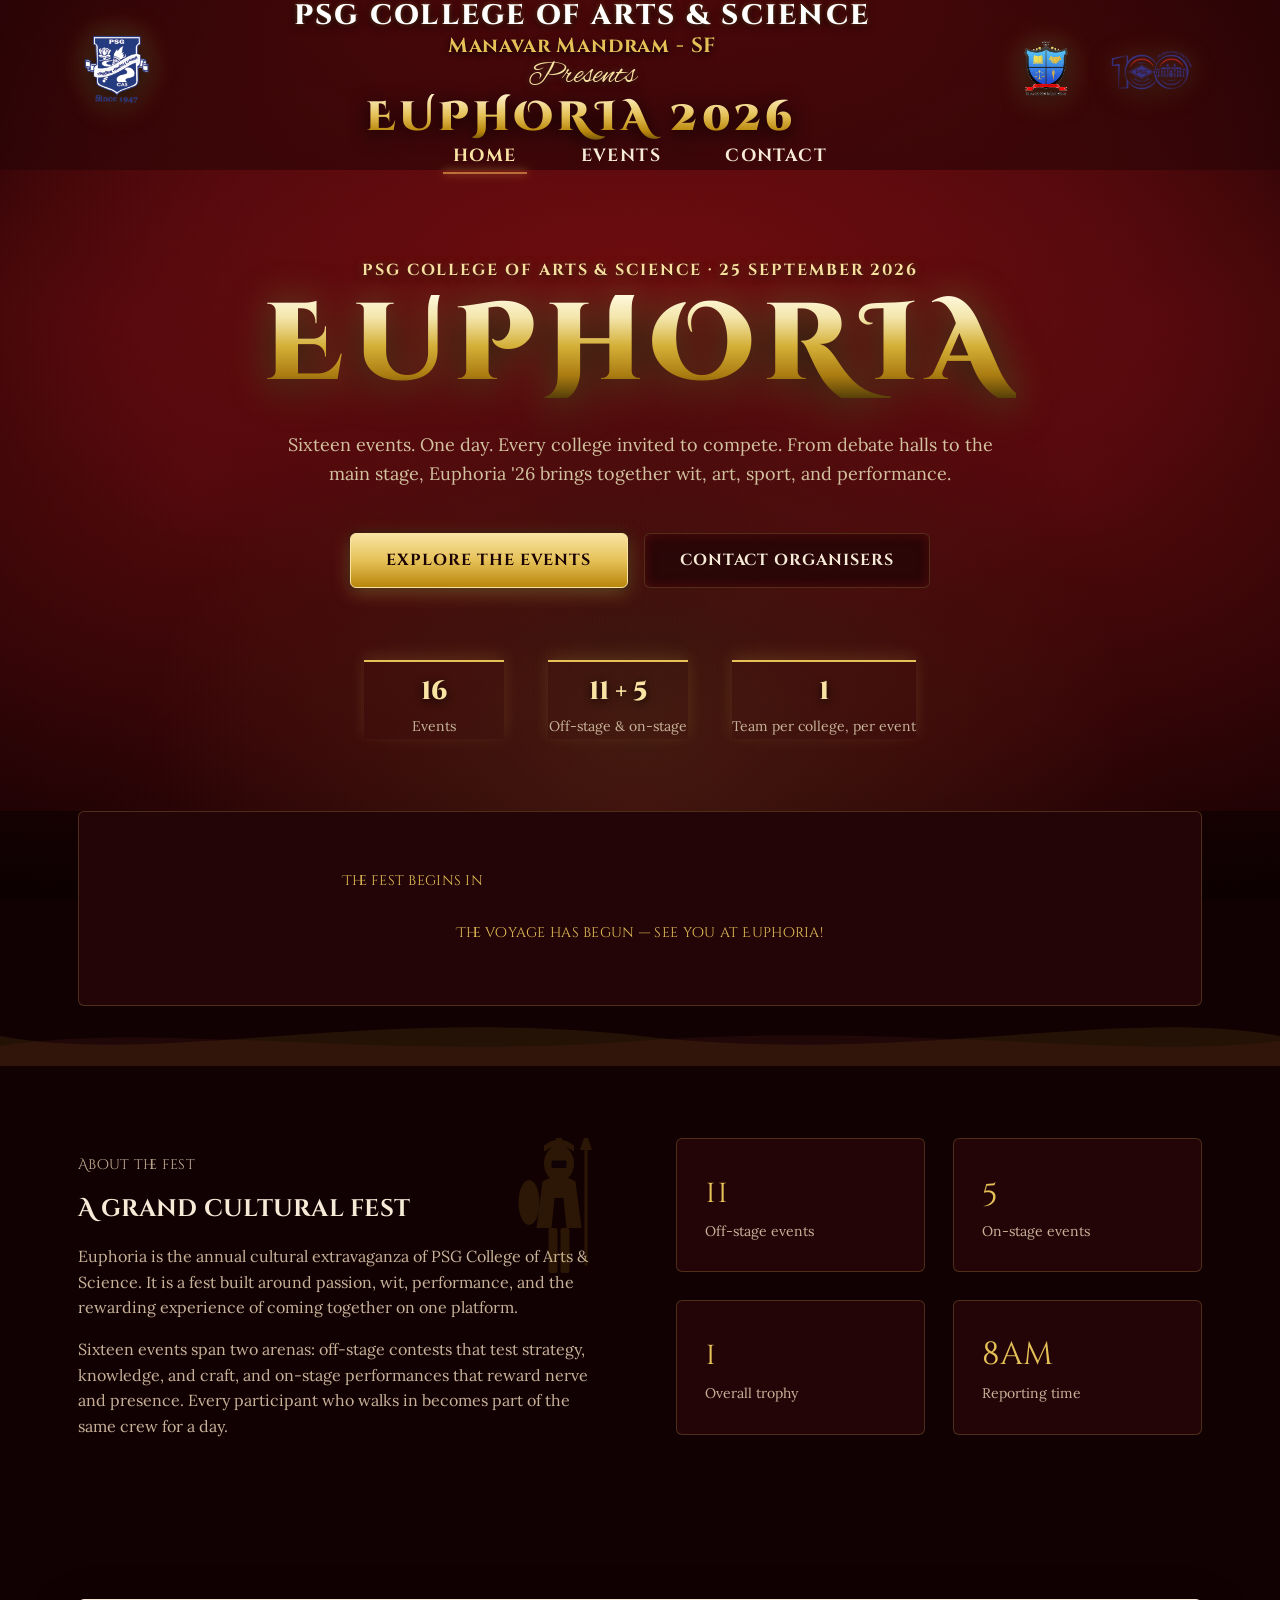
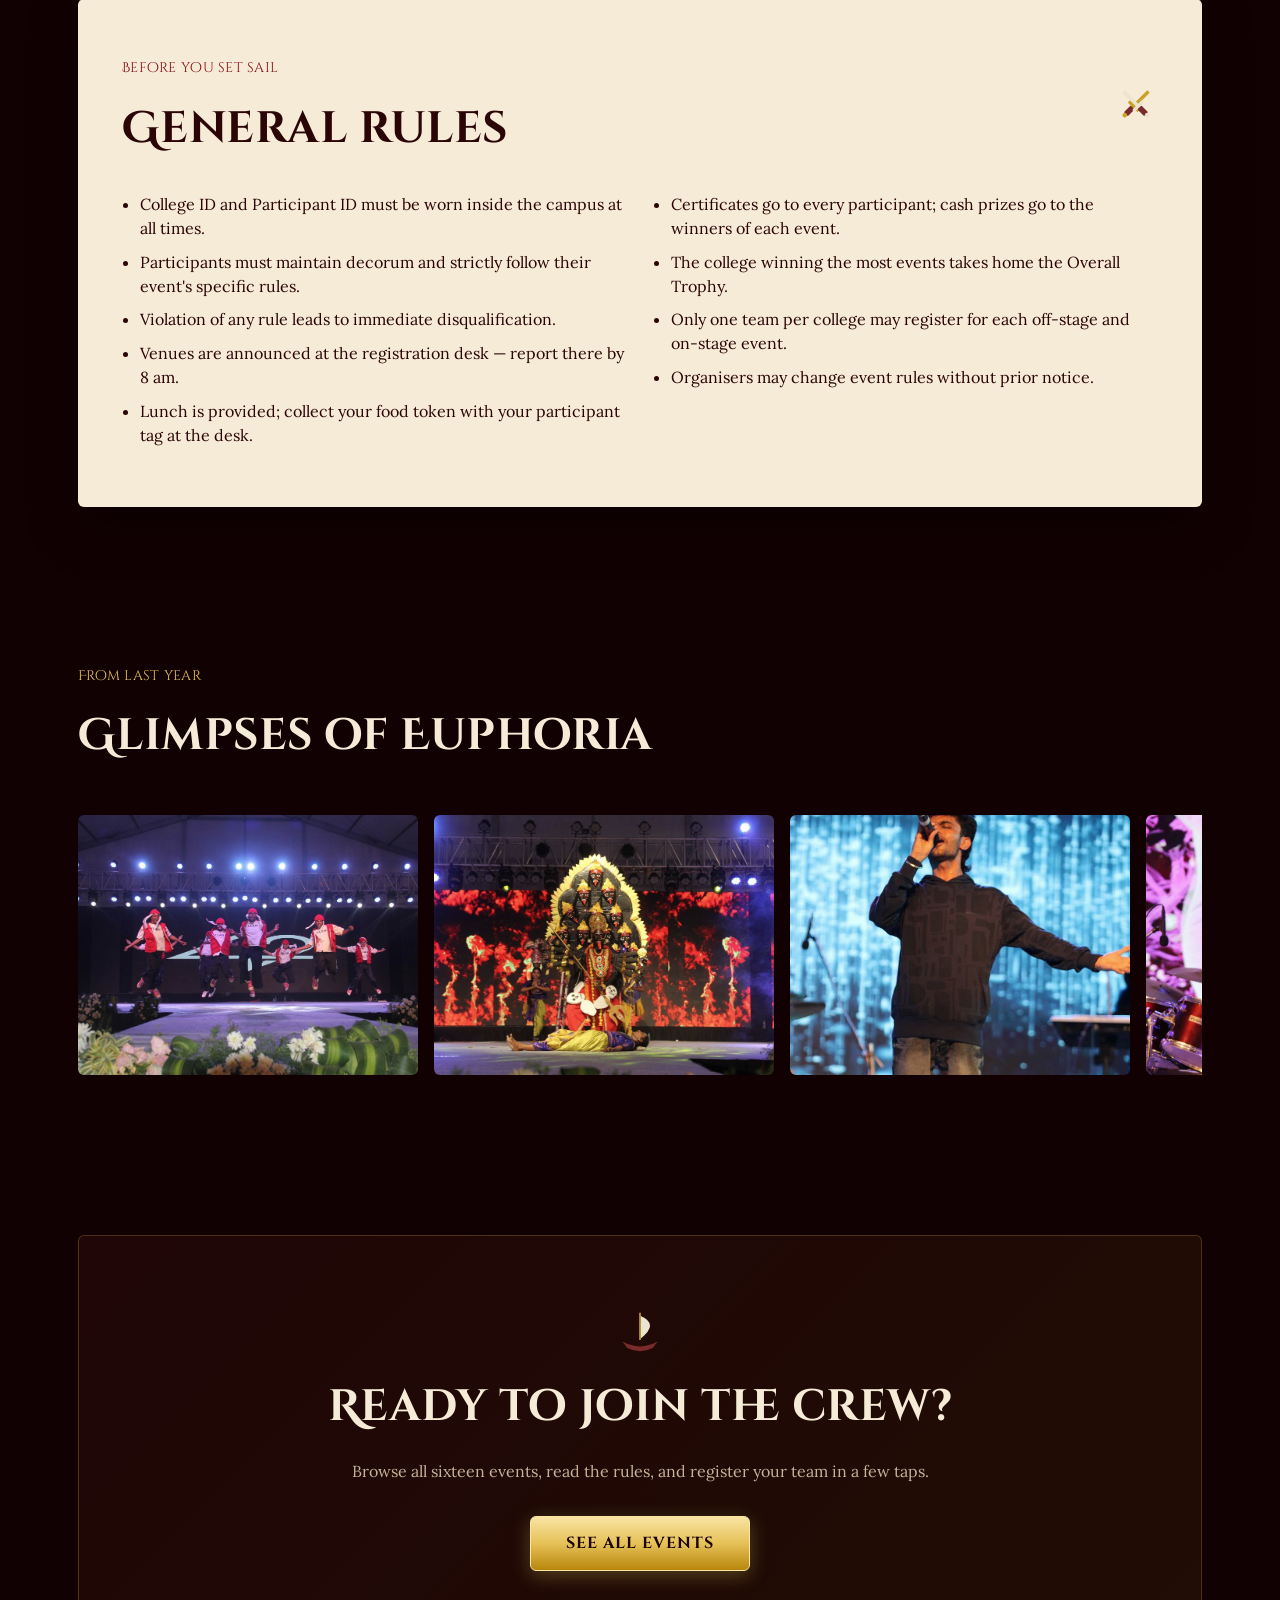
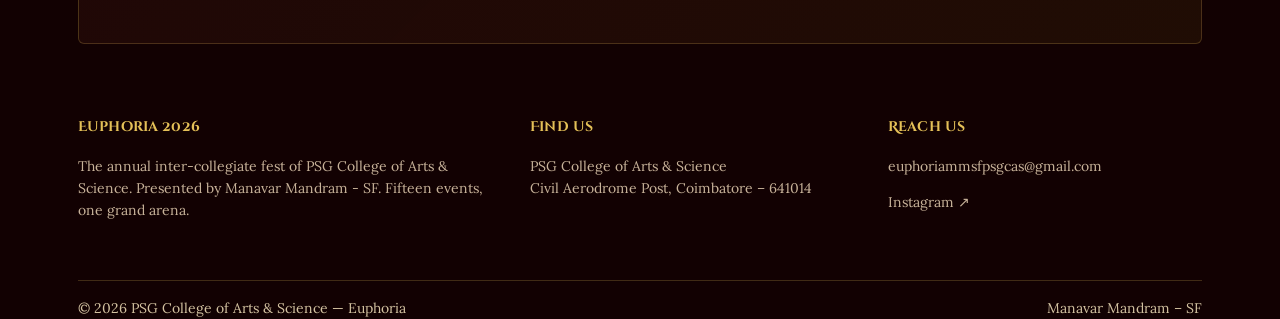
==== site/index.html @ 95d922c6 "Euphoria 2026 website updates" ====
<!DOCTYPE html>
<html lang="en">

<head>
  <meta charset="UTF-8">
  <meta name="viewport" content="width=device-width, initial-scale=1">
  <title>Euphoria | PSG College of Arts &amp; Science</title>
  <meta name="description"
    content="Euphoria, the annual inter-collegiate fest of PSG College of Arts & Science. Fifteen events, one celebration. 25.09.2026.">
  <link rel="preconnect" href="https://fonts.googleapis.com">
  <link rel="preconnect" href="https://fonts.gstatic.com" crossorigin>
  <link
    href="https://fonts.googleapis.com/css2?family=Alex+Brush&family=Cinzel+Decorative:wght@700;900&family=Cinzel:wght@500;600;700;800;900&family=Lora:ital,wght@0,400;0,500;0,600;1,400&display=swap"
    rel="stylesheet">
  <link rel="stylesheet" href="css/tokens.css">
  <link rel="stylesheet" href="css/components.css">
  <link rel="stylesheet" href="css/home.css">
</head>

<body>
  <a class="skip-link" href="#main">Skip to content</a>
  <div id="site-header"></div>

  <main id="main">

    <section class="hero">
      <div class="container">
        <div>
          <p class="hero-eyebrow">PSG College of Arts &amp; Science &middot; 25 September 2026</p>
          <h1>Euphoria</h1>
          <p class="hero-lede">Sixteen events. One day. Every college invited to compete. From debate halls to the main
            stage, Euphoria '26 brings together wit, art, sport, and performance.</p>
          <div class="hero-actions">
            <a class="btn btn-primary" href="events.html">Explore the events</a>
            <a class="btn btn-ghost" href="contact.html">Contact organisers</a>
          </div>
          <div class="hero-facts">
            <div><span class="n">16</span><span class="l">Events</span></div>
            <div><span class="n">11 + 5</span><span class="l">Off-stage &amp; on-stage</span></div>
            <div><span class="n">1</span><span class="l">Team per college, per event</span></div>
          </div>
        </div>
      </div>
    </section>

    <div class="container">
      <section class="countdown" aria-live="off">
        <p class="meta">The fest begins in</p>
        <div class="countdown-grid" id="countdown">
          <div><span class="n anim-glow" id="cd-days">&mdash;</span><span class="l">Days</span></div>
          <div><span class="n anim-glow" id="cd-hours">&mdash;</span><span class="l">Hours</span></div>
          <div><span class="n anim-glow" id="cd-min">&mdash;</span><span class="l">Minutes</span></div>
          <div><span class="n anim-glow" id="cd-sec">&mdash;</span><span class="l">Seconds</span></div>
        </div>
      </section>
    </div>

    <div class="wave-divider" aria-hidden="true">
      <svg viewBox="0 0 1200 60" preserveAspectRatio="none" xmlns="http://www.w3.org/2000/svg">
        <path d="M0,30 C150,60 350,0 600,30 C850,60 1050,0 1200,30 L1200,60 L0,60 Z" fill="rgba(201,162,39,0.10)" />
        <path d="M0,40 C150,15 350,55 600,35 C850,15 1050,55 1200,35 L1200,60 L0,60 Z" fill="rgba(122,42,42,0.14)" />
      </svg>
    </div>

    <section class="section reveal">
      <div class="container about-grid">
        <div class="about-copy">
          <svg class="soldier-watermark" viewBox="0 0 120 240" aria-hidden="true" xmlns="http://www.w3.org/2000/svg">
            <g fill="#c9a227">
              <!-- helmet with crest -->
              <path d="M40,10 Q60,-6 80,10 L80,18 Q60,4 40,18 Z" />
              <path d="M56,4 L64,4 L64,-10 L60,-16 L56,-10 Z" />
              <ellipse cx="60" cy="34" rx="20" ry="24" />
              <rect x="50" y="30" width="20" height="10" rx="2" fill="#0a1420" />
              <!-- torso / cuirass -->
              <path d="M38,58 Q60,44 82,58 L90,120 L70,120 L66,80 L54,80 L50,120 L30,120 Z" />
              <!-- shield arm -->
              <ellipse cx="20" cy="86" rx="14" ry="30" />
              <!-- spear -->
              <line x1="96" y1="16" x2="96" y2="170" stroke="#c9a227" stroke-width="4" />
              <path d="M88,16 L96,-8 L104,16 Z" />
              <!-- legs -->
              <rect x="46" y="120" width="12" height="60" rx="3" />
              <rect x="62" y="120" width="12" height="60" rx="3" />
            </g>
          </svg>
          <p class="meta">About the fest</p>
          <h2>A grand cultural fest</h2>
          <p>Euphoria is the annual cultural extravaganza of PSG College of Arts &amp; Science. It is a fest built
            around passion, wit, performance, and the rewarding experience of coming together on one platform.</p>
          <p>Sixteen events span two arenas: off-stage contests that test strategy, knowledge, and craft, and on-stage
            performances that reward nerve and presence. Every participant who walks in becomes part of the same crew
            for a day.</p>
        </div>
        <div class="stat-list">
          <div class="stat"><span class="n">11</span><span class="l">Off-stage events</span></div>
          <div class="stat"><span class="n">5</span><span class="l">On-stage events</span></div>
          <div class="stat"><span class="n">1</span><span class="l">Overall trophy</span></div>
          <div class="stat"><span class="n">8am</span><span class="l">Reporting time</span></div>
        </div>
      </div>
    </section>

    <section class="section reveal">
      <div class="container">
        <div class="rules-panel">
          <div class="rules-panel-head">
            <div>
              <p class="meta">Before you set sail</p>
              <h2>General rules</h2>
            </div>
            <svg class="swords-icon" viewBox="0 0 64 64" aria-hidden="true" xmlns="http://www.w3.org/2000/svg">
              <g transform="rotate(45 32 32)">
                <rect x="29.5" y="6" width="5" height="30" rx="1.4" fill="#c9a227" />
                <rect x="22" y="34" width="20" height="5" rx="1.4" fill="#c9a227" />
                <rect x="28" y="39" width="8" height="14" rx="1.6" fill="#7a2a2a" />
                <circle cx="32" cy="55" r="3.4" fill="#c9a227" />
              </g>
              <g transform="rotate(-45 32 32)">
                <rect x="29.5" y="6" width="5" height="30" rx="1.4" fill="#ede3d0" />
                <rect x="22" y="34" width="20" height="5" rx="1.4" fill="#ede3d0" />
                <rect x="28" y="39" width="8" height="14" rx="1.6" fill="#7a2a2a" />
                <circle cx="32" cy="55" r="3.4" fill="#ede3d0" />
              </g>
            </svg>
          </div>
          <ul>
            <li>College ID and Participant ID must be worn inside the campus at all times.</li>
            <li>Participants must maintain decorum and strictly follow their event's specific rules.</li>
            <li>Violation of any rule leads to immediate disqualification.</li>
            <li>Venues are announced at the registration desk &mdash; report there by 8 am.</li>
            <li>Lunch is provided; collect your food token with your participant tag at the desk.</li>
            <li>Certificates go to every participant; cash prizes go to the winners of each event.</li>
            <li>The college winning the most events takes home the Overall Trophy.</li>
            <li>Only one team per college may register for each off-stage and on-stage event.</li>
            <li>Organisers may change event rules without prior notice.</li>
          </ul>
        </div>
      </div>
    </section>

    <section class="section reveal">
      <div class="container">
        <div class="section-head">
          <p class="meta">From last year</p>
          <h2>Glimpses of Euphoria</h2>
        </div>
        <div class="gallery-scroll">
          <img src="assets/cimg1.jpg" alt="Performer on stage at Euphoria" loading="lazy">
          <img src="assets/cimg2.jpg" alt="Crowd at a Euphoria stage event" loading="lazy">
          <img src="assets/cimg3.jpg" alt="Vocalist performing at Euphoria" loading="lazy">
          <img src="assets/cimg4.jpg" alt="Dance performance at Euphoria" loading="lazy">
          <img src="assets/cimg5.jpg" alt="Stage lighting at a Euphoria performance" loading="lazy">
          <img src="assets/cimg7.jpg" alt="Participants at a Euphoria event" loading="lazy">
          <img src="assets/cimg8.jpg" alt="Audience at Euphoria" loading="lazy">
          <img src="assets/cimg9.jpg" alt="Closing moments of Euphoria" loading="lazy">
        </div>
      </div>
    </section>

    <section class="section reveal">
      <div class="container">
        <div class="cta-band">
          <svg class="cta-ship-icon" viewBox="0 0 80 60" aria-hidden="true" xmlns="http://www.w3.org/2000/svg">
            <line x1="40" y1="6" x2="40" y2="40" stroke="#c9a227" stroke-width="2" />
            <path d="M41,10 Q64,20 41,38 Z" fill="#ede3d0" />
            <path d="M18,42 Q40,54 62,42 L56,50 Q40,58 24,50 Z" fill="#7a2a2a" />
          </svg>
          <h2>Ready to join the crew?</h2>
          <p>Browse all sixteen events, read the rules, and register your team in a few taps.</p>
          <a class="btn btn-primary" href="events.html">See all events</a>
        </div>
      </div>
    </section>

  </main>

  <div id="site-footer"></div>

  <script src="js/site.js"></script>
  <script>
    renderSiteHeader("home");
    renderSiteFooter();
  </script>
  <script>
    // Event date: 25 September 2026, reporting from 8 AM
    const eventDate = new Date("2026-09-25T08:00:00+05:30").getTime();

    function tick() {
      const now = Date.now();
      const distance = eventDate - now;

      if (distance <= 0) {
        document.getElementById("countdown").innerHTML =
          '<p class="meta" style="grid-column:1/-1">The voyage has begun &mdash; see you at Euphoria!</p>';
        clearInterval(timer);
        return;
      }

      const days = Math.floor(distance / 86400000);
      const hours = Math.floor((distance % 86400000) / 3600000);
      const minutes = Math.floor((distance % 3600000) / 60000);
      const seconds = Math.floor((distance % 60000) / 1000);

      document.getElementById("cd-days").textContent = days;
      document.getElementById("cd-hours").textContent = String(hours).padStart(2, "0");
      document.getElementById("cd-min").textContent = String(minutes).padStart(2, "0");
      document.getElementById("cd-sec").textContent = String(seconds).padStart(2, "0");
    }
    tick();
    const timer = setInterval(tick, 1000);
  </script>
</body>

</html>
---- site/css/tokens.css ----
/* ==========================================================================
   EUPHORIA '26
   Design tokens. Shared across every page.
   ========================================================================== */

:root {
  /* --- Colors from poster: Deep Crimson Red, Blood Red, Sculpted Gold --- */
  --ink-deep:        #120102;   /* Deep crimson-black page background */
  --ink-panel:       #240507;   /* Crimson card/panel background */
  --ink-panel-2:     #3a080c;   /* Raised crimson hover panel */
  --line-faint:      rgba(229, 193, 88, 0.22); /* Gold hairline dividers */

  --gold:            #e5c158;   /* Sculpted antique gold */
  --gold-bright:     #f9e4a3;   /* Glowing warm gold */
  --oxblood:         #8b1014;   /* Deep blood-red accent */
  --oxblood-bright:  #b5191f;

  --parchment:       #f5ebd7;   /* Warm antique parchment */
  --parchment-dim:   #d3c2a1;   /* Secondary parchment text */
  --ink-text:        #2b0406;   /* Dark crimson text on light panels */

  --text-primary:    #faf4e8;   /* Primary body text */
  --text-muted:      #c7b299;   /* Secondary muted text */

  /* --- Fonts matching poster --- */
  --font-display: 'Cinzel Decorative', 'Cinzel', serif;
  --font-title:   'Cinzel', serif;
  --font-script:  'Alex Brush', 'Great Vibes', cursive;
  --font-body:    'Lora', serif;

  /* --- Scale --- */
  --step-1: clamp(2.75rem, 2rem + 3vw, 4.5rem);   /* hero display */
  --step-2: clamp(2rem, 1.6rem + 1.6vw, 2.75rem); /* section heading */
  --step-3: clamp(1.4rem, 1.2rem + 0.6vw, 1.75rem); /* card / sub heading */
  --step-4: 1.125rem;  /* lede / intro paragraph */
  --step-0: 1rem;      /* body */
  --step-s: 0.875rem;  /* small / meta */

  /* --- Layout --- */
  --content-width: 1180px;
  --line-length:   68ch;
  --radius:        6px;   /* architectural bronze edge */
  --space-1: 0.5rem;
  --space-2: 1rem;
  --space-3: 1.75rem;
  --space-4: 2.75rem;
  --space-5: 4.5rem;
  --space-6: 7rem;
}

* { box-sizing: border-box; }

html {
  scroll-behavior: smooth;
}

@media (prefers-reduced-motion: reduce) {
  html { scroll-behavior: auto; }
  *, *::before, *::after {
    animation-duration: 0.01ms !important;
    animation-iteration-count: 1 !important;
    transition-duration: 0.01ms !important;
  }
}

body {
  margin: 0;
  background: var(--ink-deep);
  color: var(--text-primary);
  font-family: var(--font-body);
  font-size: var(--step-0);
  line-height: 1.6;
  -webkit-font-smoothing: antialiased;
}

/* Deep Crimson Red background with vignette & golden glow */
body {
  background-image:
    radial-gradient(ellipse 1100px 700px at 50% -10%, rgba(139, 16, 20, 0.55), transparent 70%),
    radial-gradient(ellipse 900px 600px at 50% 90%, rgba(90, 8, 12, 0.45), transparent 60%),
    radial-gradient(circle at 10% 35%, rgba(139, 16, 20, 0.25), transparent 45%),
    radial-gradient(circle at 90% 35%, rgba(139, 16, 20, 0.25), transparent 45%),
    linear-gradient(180deg, #140102 0%, #200305 35%, #180203 70%, #0d0001 100%);
  background-attachment: fixed;
}

h1, h2, h3, h4 {
  font-family: var(--font-display);
  font-weight: 700;
  margin: 0;
  color: var(--parchment);
  letter-spacing: 0.01em;
}

p { max-width: var(--line-length); }

a { color: inherit; }

img { max-width: 100%; display: block; }

.container {
  max-width: var(--content-width);
  margin: 0 auto;
  padding: 0 var(--space-3);
}

/* Focus states — visible everywhere, not just default outline removal */
a:focus-visible,
button:focus-visible,
input:focus-visible,
select:focus-visible,
textarea:focus-visible {
  outline: 2px solid var(--gold-bright);
  outline-offset: 3px;
}

/* --- Buttons --- */
.btn {
  display: inline-flex;
  align-items: center;
  gap: 0.5rem;
  font-family: var(--font-title);
  font-size: 1rem;
  font-weight: 700;
  letter-spacing: 0.06em;
  padding: 0.85rem 2.2rem;
  border-radius: var(--radius);
  border: 1px solid var(--gold);
  text-decoration: none;
  text-transform: uppercase;
  cursor: pointer;
  box-shadow: 0 4px 15px rgba(0, 0, 0, 0.7);
  transition: all 0.25s ease;
}

.btn-primary {
  background: linear-gradient(180deg, #f9e4a3 0%, #e5c158 50%, #b8860b 100%);
  color: #1a0203;
  border-color: var(--gold-bright);
  box-shadow: 0 4px 18px rgba(229, 193, 88, 0.35), 0 0 10px rgba(0, 0, 0, 0.8);
}
.btn-primary:hover {
  background: linear-gradient(180deg, #ffffff 0%, #f9e4a3 50%, #e5c158 100%);
  border-color: #ffffff;
  transform: translateY(-2px);
  box-shadow: 0 6px 24px rgba(249, 228, 163, 0.5);
}

.btn-ghost {
  background: rgba(36, 5, 7, 0.8);
  color: var(--parchment);
  border-color: var(--line-faint);
  box-shadow: inset 0 0 12px rgba(139, 16, 20, 0.4);
}
.btn-ghost:hover {
  border-color: var(--gold);
  color: var(--gold-bright);
  background: rgba(58, 8, 12, 0.95);
  transform: translateY(-2px);
  box-shadow: 0 4px 20px rgba(139, 16, 20, 0.6), inset 0 0 15px rgba(229, 193, 88, 0.2);
}

/* --- Eyebrow / meta label (used sparingly, sentence case — not tracked-out caps) --- */
.meta {
  font-family: var(--font-display);
  font-size: var(--step-s);
  color: var(--gold);
  letter-spacing: 0.02em;
}

/* --- Divider: a laurel-adjacent rule, not a plain <hr> --- */
.rule {
  border: none;
  height: 1px;
  background: linear-gradient(90deg, transparent, var(--line-faint) 20%, var(--line-faint) 80%, transparent);
  margin: var(--space-4) 0;
}

/* --- Skip link for keyboard users --- */
.skip-link {
  position: absolute;
  left: -9999px;
  top: 0;
  background: var(--gold);
  color: #1a1310;
  padding: 0.75rem 1.25rem;
  z-index: 200;
  font-family: var(--font-display);
}
.skip-link:focus {
  left: var(--space-2);
  top: var(--space-2);
}
---- site/css/components.css ----
/* ==========================================================================
   Shared components: header, nav, footer, wave divider
   ========================================================================== */

/* --- Site header --- */
.site-header {
  position: sticky;
  top: 0;
  z-index: 100;
  background: rgba(18, 1, 2, 0.94);
  backdrop-filter: blur(12px);
  border-bottom: 1px solid var(--line-faint);
  box-shadow: 0 6px 25px rgba(0, 0, 0, 0.8), 0 0 15px rgba(139, 16, 20, 0.3);
}

.site-header .container.header-container {
  display: flex;
  flex-direction: column;
  align-items: center;
  justify-content: center;
  text-align: center;
  gap: 0.75rem;
  padding-top: 1rem;
  padding-bottom: 0.9rem;
}

.header-branding {
  display: flex;
  align-items: center;
  justify-content: space-between;
  width: 100%;
  gap: 1.5rem;
}

.header-logo-left {
  display: flex;
  align-items: center;
  text-decoration: none;
  flex-shrink: 0;
}
.header-logo-left img {
  height: 76px;
  width: auto;
  object-fit: contain;
  filter: drop-shadow(0 4px 12px rgba(0, 0, 0, 0.85)) drop-shadow(0 0 12px rgba(229, 193, 88, 0.35));
  transition: transform 0.3s ease, filter 0.3s ease;
}
.header-logo-left:hover img {
  transform: translateY(-2px) scale(1.06);
  filter: drop-shadow(0 6px 18px rgba(0, 0, 0, 0.95)) drop-shadow(0 0 18px rgba(249, 228, 163, 0.6));
}

.header-logos-right {
  display: flex;
  align-items: center;
  gap: 1.25rem;
  flex-shrink: 0;
}

.header-logo-right {
  display: flex;
  align-items: center;
  text-decoration: none;
}
.header-logo-right img {
  height: 72px;
  width: auto;
  object-fit: contain;
  filter: drop-shadow(0 4px 12px rgba(0, 0, 0, 0.85)) drop-shadow(0 0 12px rgba(229, 193, 88, 0.35));
  transition: transform 0.3s ease, filter 0.3s ease;
}
.header-logo-right.centenary img {
  height: 60px;
}
.header-logo-right:hover img {
  transform: translateY(-2px) scale(1.06);
  filter: drop-shadow(0 6px 18px rgba(0, 0, 0, 0.95)) drop-shadow(0 0 18px rgba(249, 228, 163, 0.6));
}

.brand-center {
  display: flex;
  flex-direction: column;
  align-items: center;
  text-decoration: none;
  text-align: center;
  line-height: 1.15;
}

.college-title {
  font-family: var(--font-title);
  font-size: clamp(1.05rem, 2.2vw, 1.85rem);
  font-weight: 800;
  color: #ffffff;
  letter-spacing: 0.08em;
  text-transform: uppercase;
  text-shadow: 0 2px 8px rgba(0, 0, 0, 0.9), 0 0 4px rgba(229, 193, 88, 0.4);
}

.mandram-subtitle {
  font-family: var(--font-title);
  font-size: clamp(0.9rem, 1.6vw, 1.35rem);
  font-weight: 700;
  color: var(--gold);
  margin-top: 0.15rem;
  text-shadow: 0 2px 6px rgba(0, 0, 0, 0.9);
  letter-spacing: 0.04em;
}

.presents-script {
  font-family: var(--font-script);
  font-size: clamp(1.5rem, 2.5vw, 2.2rem);
  color: var(--gold-bright);
  line-height: 1;
  margin: 0.1rem 0;
  text-shadow: 0 2px 8px rgba(0, 0, 0, 0.9), 0 0 8px rgba(249, 228, 163, 0.3);
}

.fest-title {
  font-family: var(--font-display);
  font-size: clamp(1.75rem, 3.2vw, 2.75rem);
  font-weight: 900;
  letter-spacing: 0.12em;
  background: linear-gradient(180deg, #fff3cd 0%, #e5c158 45%, #b8860b 80%, #6d500c 100%);
  -webkit-background-clip: text;
  -webkit-text-fill-color: transparent;
  filter: drop-shadow(0 4px 10px rgba(0, 0, 0, 0.95));
}

.site-nav {
  margin-top: 0.1rem;
}

.site-nav ul {
  list-style: none;
  display: flex;
  justify-content: center;
  align-items: center;
  gap: var(--space-4);
  margin: 0;
  padding: 0;
}

.site-nav a {
  font-family: var(--font-title);
  font-size: 1.1rem;
  font-weight: 700;
  letter-spacing: 0.08em;
  text-transform: uppercase;
  text-decoration: none;
  color: var(--parchment);
  position: relative;
  padding: 4px 10px 6px;
  transition: color 0.2s ease;
}

.site-nav a::after {
  content: "";
  position: absolute;
  left: 50%;
  right: 50%;
  bottom: 0;
  height: 2px;
  background: var(--gold);
  box-shadow: 0 0 8px var(--gold);
  transition: all 0.25s ease;
}

.site-nav a:hover::after,
.site-nav a[aria-current="page"]::after {
  left: 0;
  right: 0;
}

.site-nav a:hover,
.site-nav a[aria-current="page"] {
  color: var(--gold-bright);
}

.nav-toggle {
  display: none;
  background: transparent;
  border: 1px solid var(--line-faint);
  color: var(--parchment);
  border-radius: var(--radius);
  padding: 0.5rem 0.7rem;
  font-size: 1.2rem;
}

@media (max-width: 760px) {
  .header-branding {
    flex-wrap: wrap;
    justify-content: center;
    gap: 0.75rem;
  }

  .header-logo-left img {
    height: 54px;
  }

  .header-logo-right img {
    height: 50px;
  }

  .header-logo-right.centenary img {
    height: 42px;
  }

  .nav-toggle {
    display: block;
    margin-top: 0.5rem;
  }

  .site-nav {
    display: none;
    width: 100%;
  }

  .site-nav.open {
    display: block;
  }

  .site-nav ul {
    flex-direction: column;
    gap: var(--space-2);
    padding: var(--space-2) 0;
  }
}

/* --- Wave divider: one deliberate SVG motif marking transitions,
     standing in for "crossing into the next stretch of the voyage" --- */
.wave-divider {
  display: block;
  width: 100%;
  height: auto;
  line-height: 0;
}

.wave-divider svg {
  width: 100%;
  height: 60px;
  display: block;
}

/* --- Footer --- */
.site-footer {
  border-top: 1px solid var(--line-faint);
  padding: var(--space-4) 0 var(--space-3);
  margin-top: var(--space-6);
}

.footer-grid {
  display: grid;
  grid-template-columns: 1.3fr 1fr 1fr;
  gap: var(--space-4);
}

.footer-grid h4 {
  font-size: var(--step-s);
  color: var(--gold);
  margin-bottom: var(--space-2);
}

.footer-grid p,
.footer-grid a {
  color: var(--text-muted);
  font-size: var(--step-s);
  text-decoration: none;
}

.footer-grid a:hover {
  color: var(--gold-bright);
}

.footer-bottom {
  margin-top: var(--space-4);
  padding-top: var(--space-2);
  border-top: 1px solid var(--line-faint);
  display: flex;
  justify-content: space-between;
  flex-wrap: wrap;
  gap: var(--space-1);
  font-size: var(--step-s);
  color: var(--parchment-dim);
}

@media (max-width: 700px) {
  .footer-grid {
    grid-template-columns: 1fr;
  }
}

/* --- Section spacing rhythm --- */
.section {
  padding: var(--space-5) 0;
}

.section-head {
  max-width: 640px;
  margin-bottom: var(--space-4);
}

.section-head h2 {
  font-size: var(--step-2);
  margin-top: 0.4rem;
}

/* --- Reveal scroll animation --- */
@keyframes fadeInUp {
  from {
    opacity: 0;
    transform: translateY(24px);
  }

  to {
    opacity: 1;
    transform: translateY(0);
  }
}

.reveal {
  animation: fadeInUp 0.8s cubic-bezier(0.16, 1, 0.3, 1) both;
}
---- site/css/home.css ----
/* --- Hero --- */
.hero {
  position: relative;
  padding: var(--space-5) 0 var(--space-5);
  overflow: hidden;
}
.hero::before {
  content: "";
  position: absolute;
  inset: 0;
  background:
    radial-gradient(ellipse 950px 500px at 50% 15%, rgba(139, 16, 20, 0.65), transparent 75%),
    radial-gradient(circle at 15% 50%, rgba(139, 16, 20, 0.35), transparent 45%),
    radial-gradient(circle at 85% 50%, rgba(139, 16, 20, 0.35), transparent 45%),
    radial-gradient(ellipse 700px 500px at 50% 85%, rgba(229, 193, 88, 0.12), transparent 70%);
  pointer-events: none;
}
.hero .container {
  position: relative;
  display: flex;
  flex-direction: column;
  align-items: center;
  text-align: center;
  max-width: 940px;
  margin: 0 auto;
}
.hero .container > div {
  display: flex;
  flex-direction: column;
  align-items: center;
  text-align: center;
  width: 100%;
}

.hero-eyebrow {
  font-family: var(--font-title);
  color: var(--gold-bright);
  font-size: var(--step-0);
  font-weight: 700;
  letter-spacing: 0.12em;
  text-transform: uppercase;
  margin-bottom: var(--space-1);
  text-align: center;
  text-shadow: 0 2px 8px rgba(0, 0, 0, 0.9), 0 0 10px rgba(229, 193, 88, 0.4);
}

.hero h1 {
  font-family: 'Cinzel Decorative', 'Cinzel', serif;
  font-size: clamp(3.8rem, 8.5vw, 6.8rem);
  font-weight: 900;
  line-height: 0.95;
  letter-spacing: 0.1em;
  text-transform: uppercase;
  text-align: center;
  margin: 0.2rem auto;
  background: linear-gradient(180deg, #fff8dc 0%, #f3e5ab 22%, #d4af37 50%, #aa7c11 78%, #573f08 100%);
  -webkit-background-clip: text;
  -webkit-text-fill-color: transparent;
  filter: drop-shadow(0 6px 20px rgba(0, 0, 0, 0.95)) drop-shadow(0 0 15px rgba(229, 193, 88, 0.4));
}
.hero h1 .sub {
  display: block;
  font-family: var(--font-title);
  font-size: 0.38em;
  color: var(--gold-bright);
  margin-top: 0.5rem;
  letter-spacing: 0.14em;
  -webkit-text-fill-color: var(--gold-bright);
  text-shadow: 0 2px 8px rgba(0, 0, 0, 0.9);
}

.hero-lede {
  margin: var(--space-3) auto 0;
  font-size: var(--step-4);
  color: var(--parchment-dim);
  text-align: center;
  max-width: 68ch;
  line-height: 1.65;
}

.hero-actions {
  margin-top: var(--space-4);
  display: flex;
  justify-content: center;
  align-items: center;
  gap: var(--space-2);
  flex-wrap: wrap;
  width: 100%;
}

.hero-facts {
  margin-top: var(--space-5);
  display: flex;
  justify-content: center;
  align-items: flex-start;
  gap: var(--space-4);
  flex-wrap: wrap;
  width: 100%;
}
.hero-facts div {
  border-left: none;
  border-top: 2px solid var(--gold);
  padding-left: 0;
  padding-top: 0.65rem;
  min-width: 140px;
  text-align: center;
  box-shadow: 0 -4px 15px rgba(229, 193, 88, 0.15);
}
.hero-facts .n {
  font-family: var(--font-title);
  font-size: 1.6rem;
  font-weight: 800;
  color: var(--gold-bright);
  display: block;
  text-shadow: 0 2px 8px rgba(0,0,0,0.8);
}
.hero-facts .l {
  font-size: var(--step-s);
  color: var(--text-muted);
}

/* Main 3 Institutional Logos Showcase on Home Page */
.hero-logos-showcase {
  display: flex;
  align-items: center;
  justify-content: center;
  gap: 1.5rem;
  margin-bottom: 2rem;
  flex-wrap: wrap;
}

.hero-logo-badge {
  background: #ffffff;
  padding: 8px 18px;
  border-radius: 10px;
  border: 2px solid var(--gold);
  box-shadow: 0 6px 22px rgba(0, 0, 0, 0.85), 0 0 15px rgba(229, 193, 88, 0.3);
  display: flex;
  align-items: center;
  justify-content: center;
  transition: transform 0.3s ease, box-shadow 0.3s ease;
}

.hero-logo-badge:hover {
  transform: translateY(-3px) scale(1.05);
  box-shadow: 0 8px 28px rgba(249, 228, 163, 0.55);
}

.hero-logo-badge img {
  height: 72px;
  width: auto;
  object-fit: contain;
  display: block;
}

.hero-logo-badge.centenary-badge img {
  height: 64px;
}

/* SVG medallion animations */
@keyframes animGlow {
  0%, 100% { filter: drop-shadow(0 0 6px rgba(201, 162, 39, 0.4)); opacity: 0.9; }
  50% { filter: drop-shadow(0 0 16px rgba(201, 162, 39, 0.85)); opacity: 1; }
}
.anim-glow {
  animation: animGlow 3.5s ease-in-out infinite;
}

@keyframes animShip {
  0%, 100% { transform: translateY(0px) rotate(0deg); }
  50% { transform: translateY(-4px) rotate(1.2deg); }
}
.anim-ship {
  animation: animShip 4s ease-in-out infinite;
  transform-origin: 230px 252px;
}

@media (max-width: 860px) {
  .hero-facts { flex-wrap: wrap; gap: var(--space-3); }
}

/* --- Countdown --- */
.countdown {
  text-align: center;
  padding: var(--space-4) var(--space-3);
  border: 1px solid var(--line-faint);
  border-radius: var(--radius);
  background: var(--ink-panel);
}
.countdown p.meta { margin-bottom: var(--space-2); }
.countdown-grid {
  display: flex;
  justify-content: center;
  gap: var(--space-4);
  flex-wrap: wrap;
}
.countdown-grid div { min-width: 70px; }
.countdown-grid .n {
  font-family: var(--font-display);
  font-size: 2.4rem;
  color: var(--gold-bright);
  display: block;
  font-variant-numeric: tabular-nums;
}
.countdown-grid .l {
  font-size: var(--step-s);
  color: var(--text-muted);
}

/* --- About --- */
.about-grid {
  display: grid;
  grid-template-columns: 1fr 1fr;
  gap: var(--space-5);
  align-items: start;
}
.about-copy {
  position: relative;
}
.soldier-watermark {
  position: absolute;
  right: 0;
  top: 0;
  width: 90px;
  height: auto;
  opacity: 0.14;
  pointer-events: none;
}
.about-grid p { color: var(--text-muted); margin-top: var(--space-2); }
.stat-list {
  display: grid;
  grid-template-columns: 1fr 1fr;
  gap: var(--space-3);
}
.stat-list .stat {
  border: 1px solid var(--line-faint);
  border-radius: var(--radius);
  padding: var(--space-3);
  background: var(--ink-panel);
}
.stat .n {
  font-family: var(--font-display);
  font-size: 2rem;
  color: var(--gold);
  display: block;
}
.stat .l { color: var(--text-muted); font-size: var(--step-s); }

@media (max-width: 860px) {
  .about-grid { grid-template-columns: 1fr; }
}

/* --- General rules panel: parchment, deliberately distinct material --- */
.rules-panel {
  background: var(--parchment);
  color: var(--ink-text);
  border-radius: var(--radius);
  padding: var(--space-4);
  box-shadow: 0 20px 50px rgba(0,0,0,0.35);
}
.rules-panel-head {
  display: flex;
  align-items: center;
  justify-content: space-between;
  gap: var(--space-2);
}
.swords-icon {
  width: 44px;
  height: 44px;
  flex-shrink: 0;
}
.rules-panel h2 { color: var(--ink-text); font-size: var(--step-2); }
.rules-panel .meta { color: var(--oxblood); }
.rules-panel ul {
  margin-top: var(--space-3);
  padding-left: 1.1rem;
  columns: 2;
  column-gap: var(--space-4);
}
.rules-panel li {
  margin-bottom: 0.6rem;
  break-inside: avoid;
  line-height: 1.5;
}
@media (max-width: 700px) {
  .rules-panel ul { columns: 1; }
}

/* --- Glimpses gallery: horizontal scroll, no external carousel dependency --- */
.gallery-scroll {
  display: flex;
  gap: var(--space-2);
  overflow-x: auto;
  padding-bottom: var(--space-2);
  scroll-snap-type: x mandatory;
}
.gallery-scroll img {
  height: 260px;
  width: 340px;
  flex: none;
  object-fit: cover;
  border-radius: var(--radius);
  scroll-snap-align: start;
  filter: saturate(0.92);
}

/* --- Closing CTA --- */
.cta-band {
  text-align: center;
  padding: var(--space-5) var(--space-3);
  border: 1px solid var(--line-faint);
  border-radius: var(--radius);
  background: linear-gradient(135deg, rgba(122,42,42,0.14), rgba(201,162,39,0.08));
}
.cta-ship-icon {
  width: 64px;
  height: 48px;
  margin: 0 auto var(--space-2);
  display: block;
}
.cta-band h2 { font-size: var(--step-2); }
.cta-band p { color: var(--text-muted); margin: var(--space-2) auto; }
.cta-band .btn { margin-top: var(--space-2); }
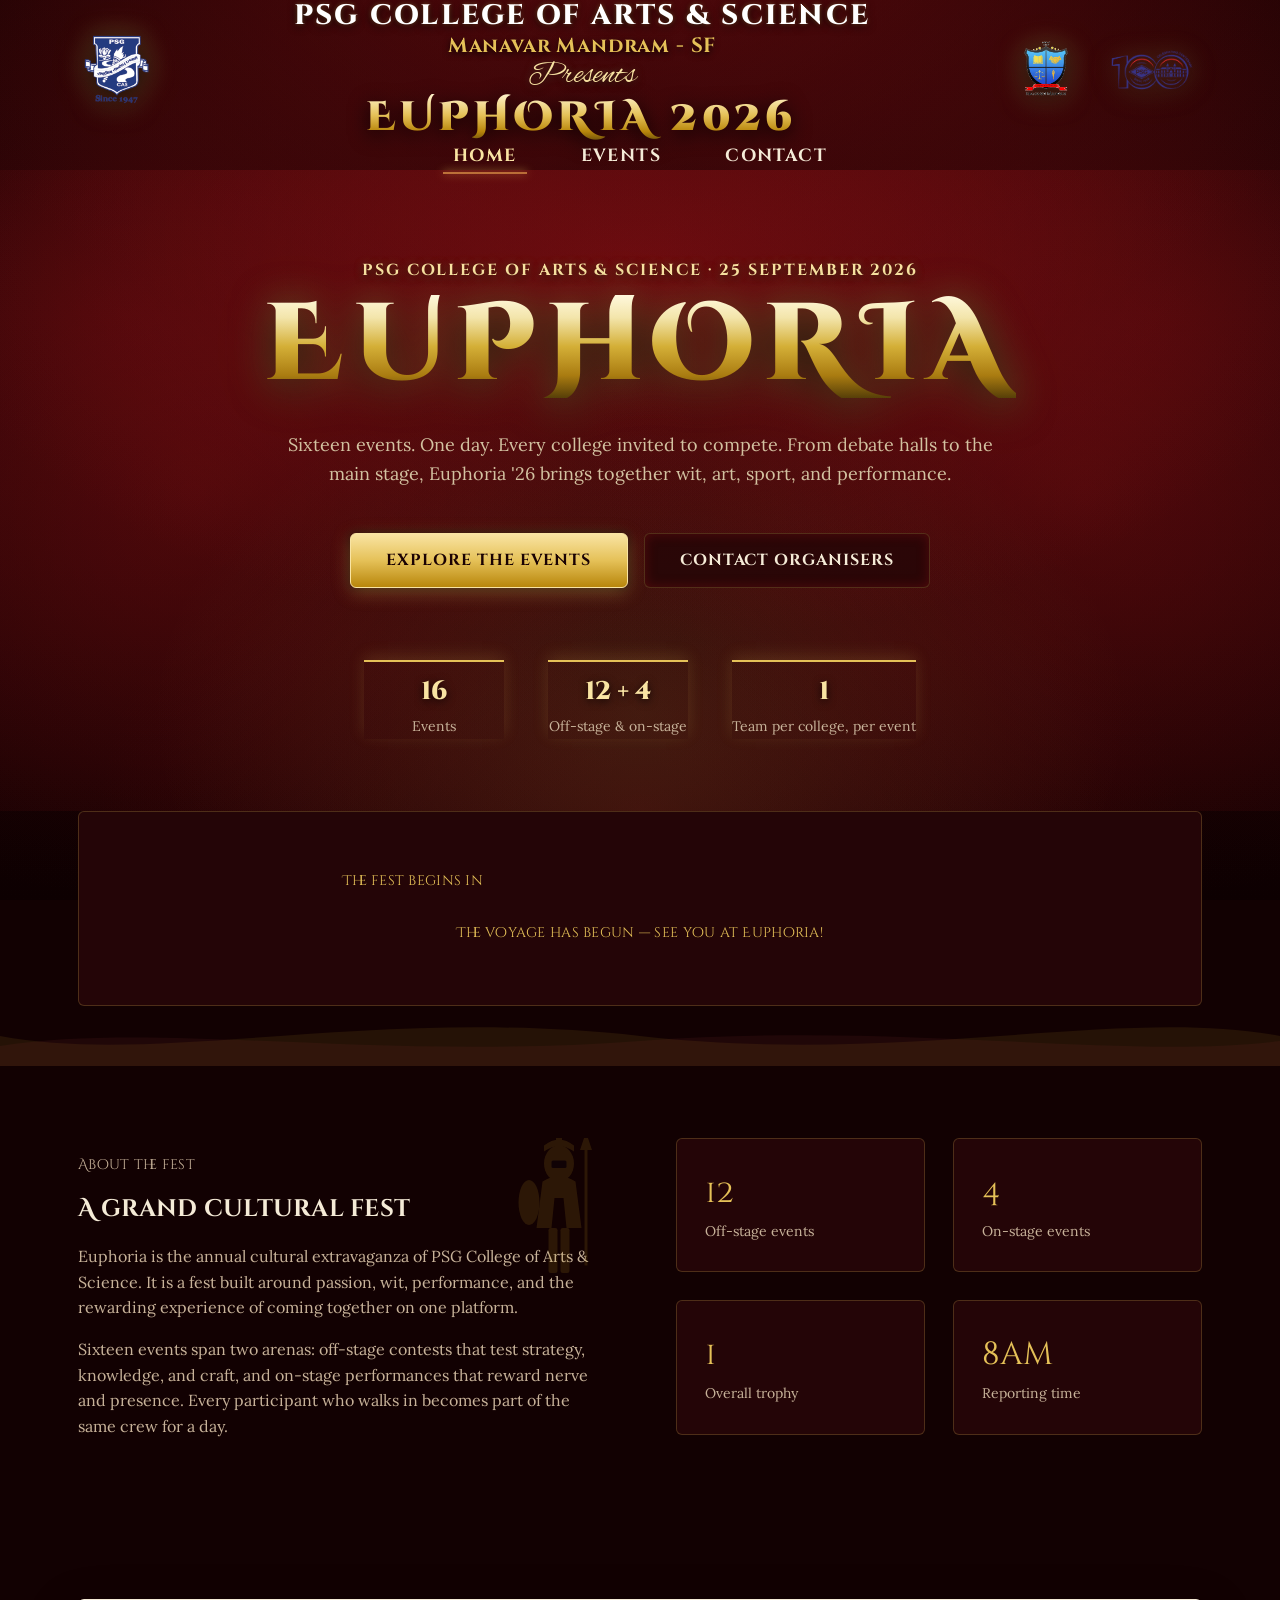
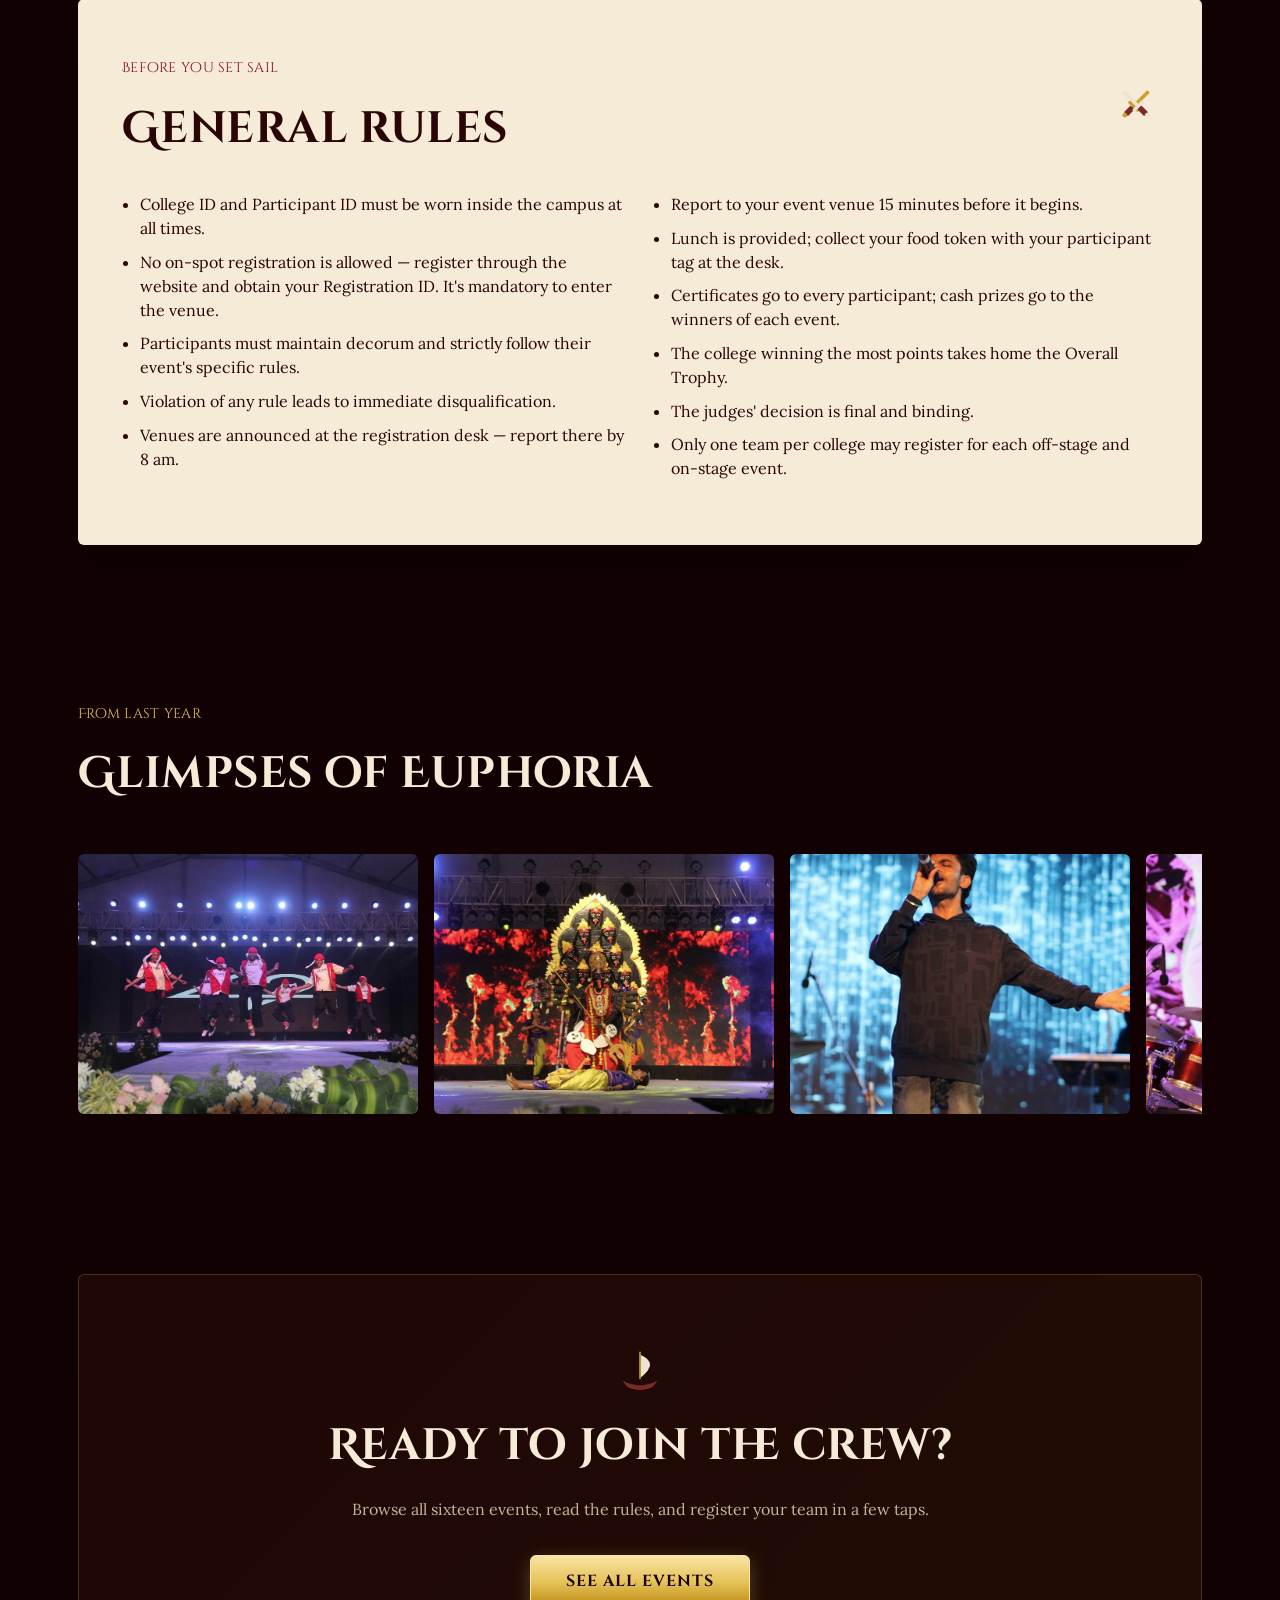
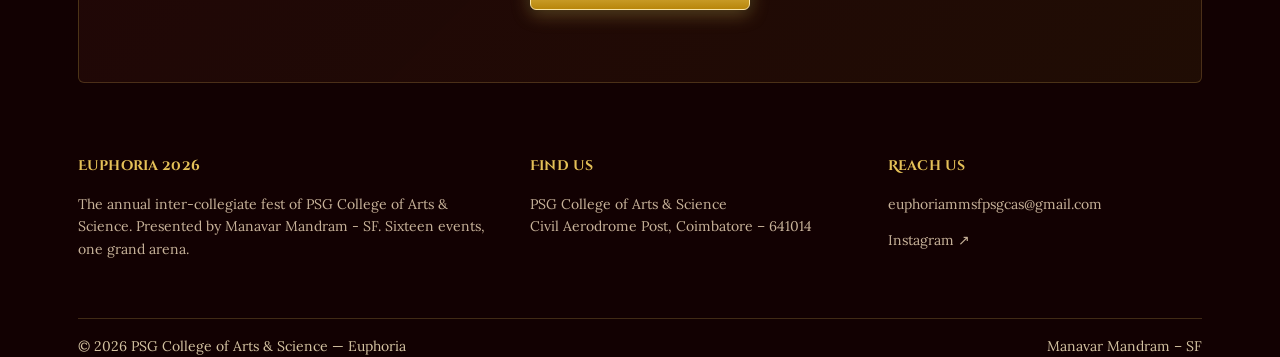
==== commit 2c1ee450: "Update events data, PDF rules, and form links" ====
--- a/site/index.html
+++ b/site/index.html
@@ -6,7 +6,7 @@
   <meta name="viewport" content="width=device-width, initial-scale=1">
   <title>Euphoria | PSG College of Arts &amp; Science</title>
   <meta name="description"
-    content="Euphoria, the annual inter-collegiate fest of PSG College of Arts & Science. Fifteen events, one celebration. 25.09.2026.">
+    content="Euphoria, the annual inter-collegiate fest of PSG College of Arts & Science. Sixteen events, one celebration. 25.09.2026.">
   <link rel="preconnect" href="https://fonts.googleapis.com">
   <link rel="preconnect" href="https://fonts.gstatic.com" crossorigin>
   <link
@@ -36,7 +36,7 @@
           </div>
           <div class="hero-facts">
             <div><span class="n">16</span><span class="l">Events</span></div>
-            <div><span class="n">11 + 5</span><span class="l">Off-stage &amp; on-stage</span></div>
+            <div><span class="n">12 + 4</span><span class="l">Off-stage &amp; on-stage</span></div>
             <div><span class="n">1</span><span class="l">Team per college, per event</span></div>
           </div>
         </div>
@@ -93,8 +93,8 @@
             for a day.</p>
         </div>
         <div class="stat-list">
-          <div class="stat"><span class="n">11</span><span class="l">Off-stage events</span></div>
-          <div class="stat"><span class="n">5</span><span class="l">On-stage events</span></div>
+          <div class="stat"><span class="n">12</span><span class="l">Off-stage events</span></div>
+          <div class="stat"><span class="n">4</span><span class="l">On-stage events</span></div>
           <div class="stat"><span class="n">1</span><span class="l">Overall trophy</span></div>
           <div class="stat"><span class="n">8am</span><span class="l">Reporting time</span></div>
         </div>
@@ -126,14 +126,17 @@
           </div>
           <ul>
             <li>College ID and Participant ID must be worn inside the campus at all times.</li>
+            <li>No on-spot registration is allowed &mdash; register through the website and obtain your Registration ID.
+              It's mandatory to enter the venue.</li>
             <li>Participants must maintain decorum and strictly follow their event's specific rules.</li>
             <li>Violation of any rule leads to immediate disqualification.</li>
             <li>Venues are announced at the registration desk &mdash; report there by 8 am.</li>
+            <li>Report to your event venue 15 minutes before it begins.</li>
             <li>Lunch is provided; collect your food token with your participant tag at the desk.</li>
             <li>Certificates go to every participant; cash prizes go to the winners of each event.</li>
-            <li>The college winning the most events takes home the Overall Trophy.</li>
+            <li>The college winning the most points takes home the Overall Trophy.</li>
+            <li>The judges' decision is final and binding.</li>
             <li>Only one team per college may register for each off-stage and on-stage event.</li>
-            <li>Organisers may change event rules without prior notice.</li>
           </ul>
         </div>
       </div>
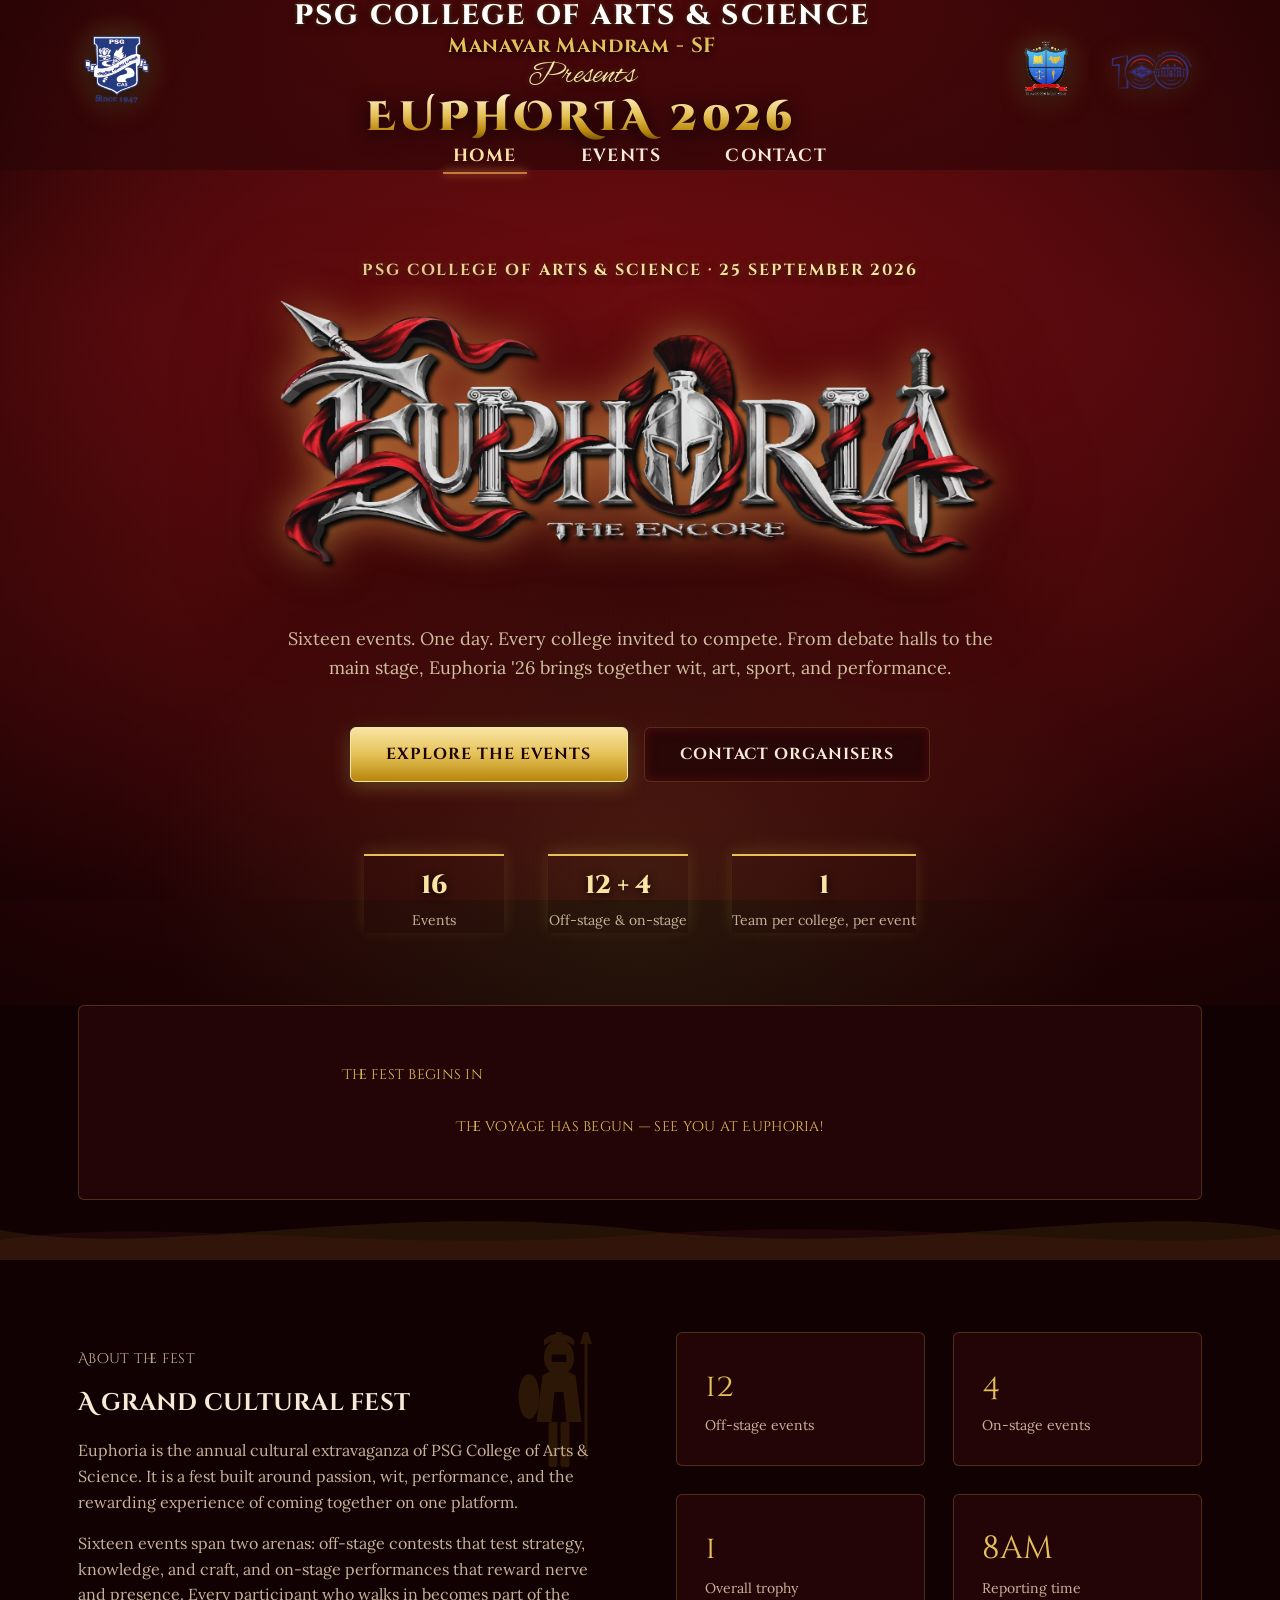
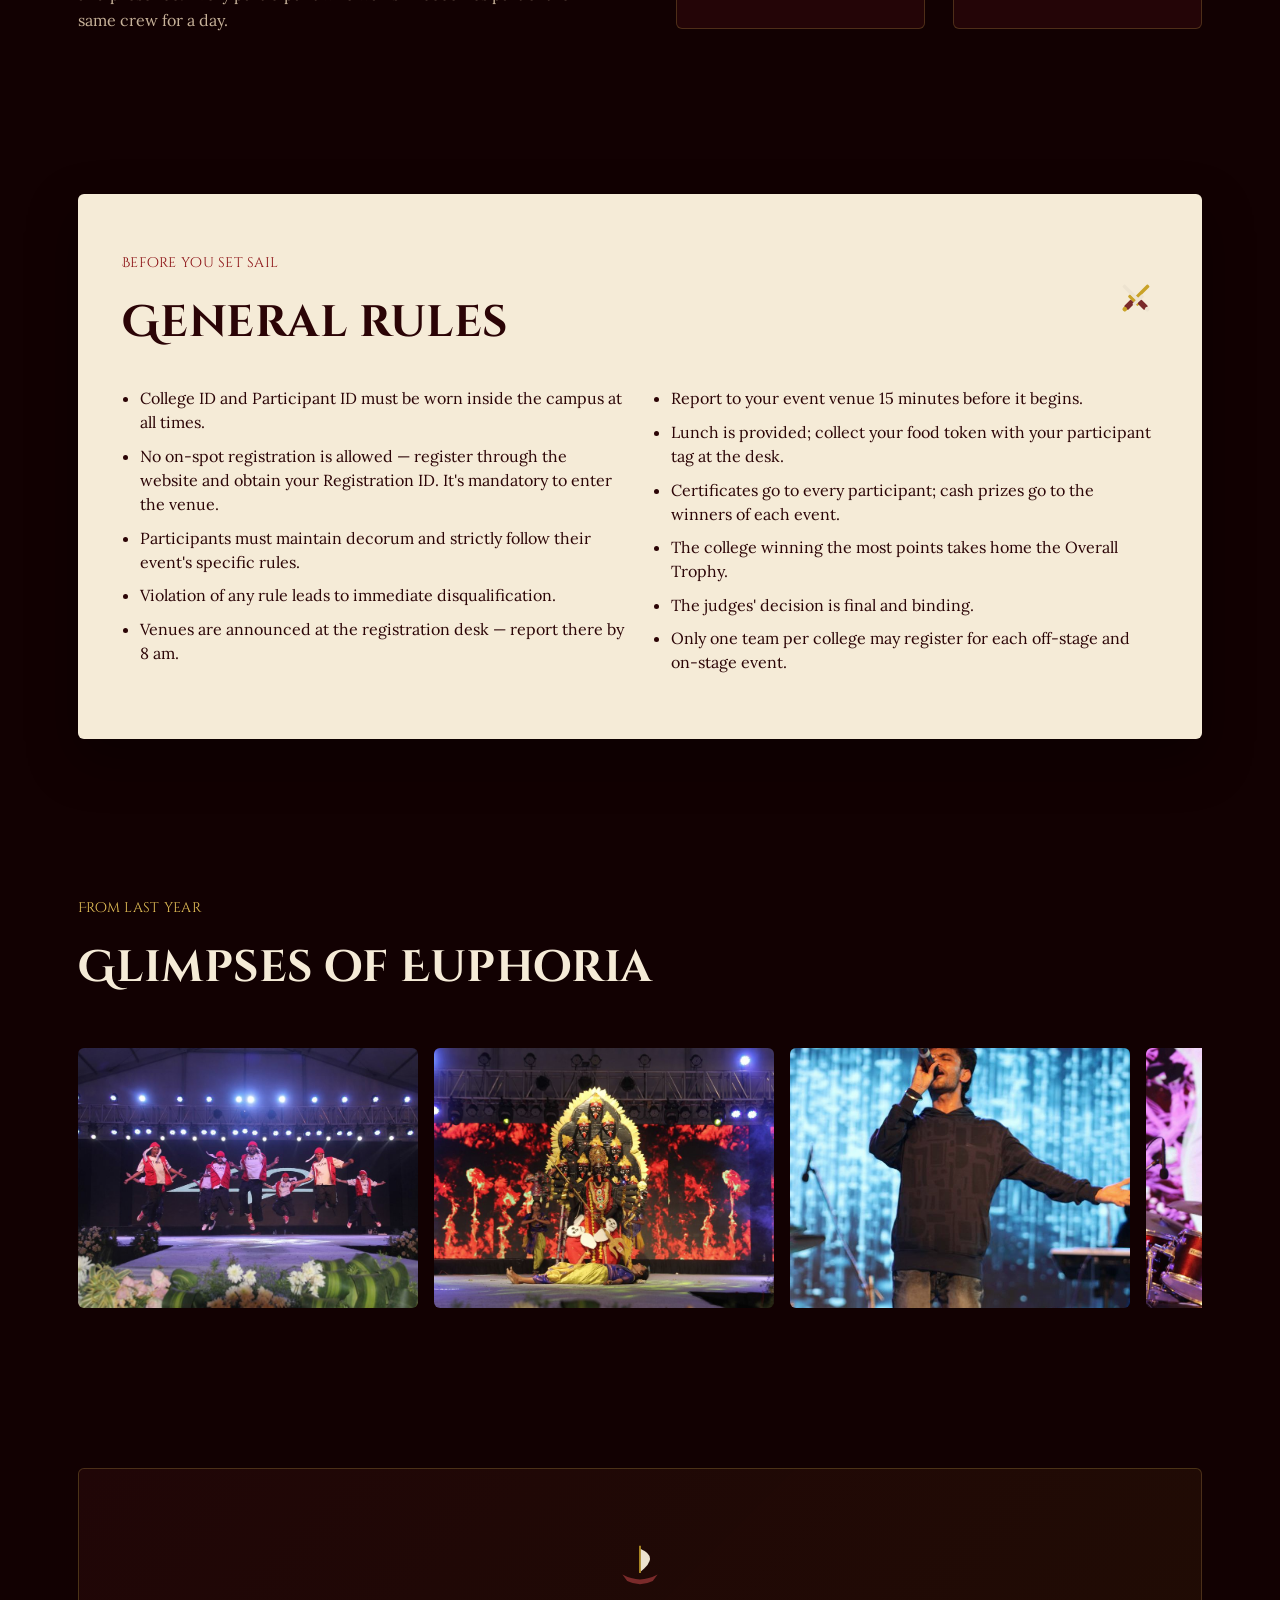
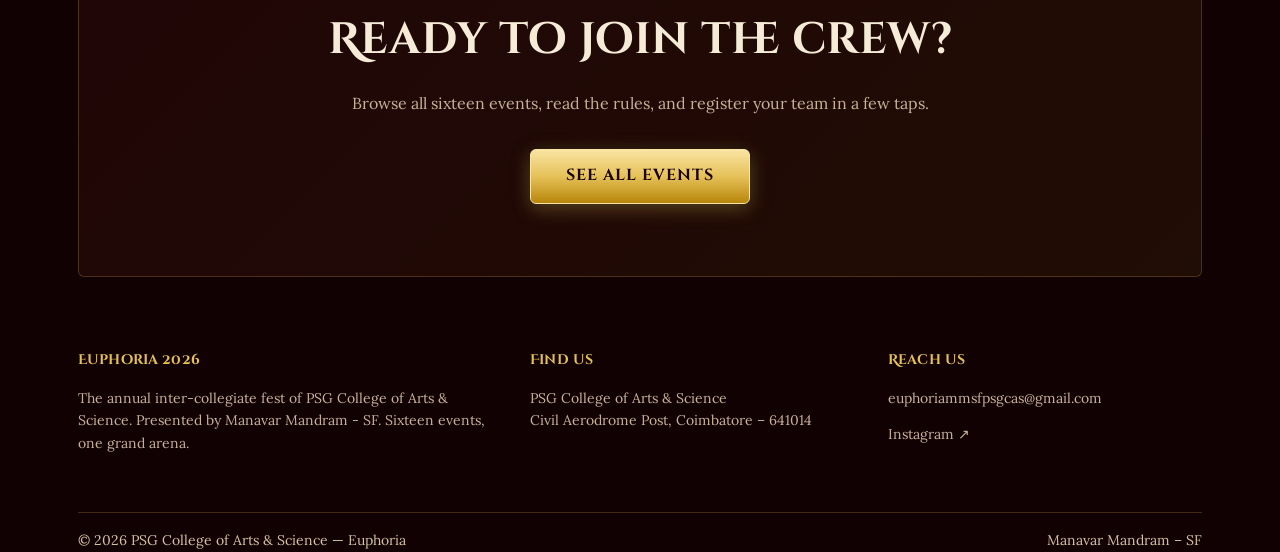
==== commit 6b8d621b: "Add animated Euphoria The Encore graphic logo with red and gold glow effects to hero section" ====
--- a/site/index.html
+++ b/site/index.html
@@ -27,7 +27,10 @@
       <div class="container">
         <div>
           <p class="hero-eyebrow">PSG College of Arts &amp; Science &middot; 25 September 2026</p>
-          <h1>Euphoria</h1>
+          <div class="hero-logo-container">
+            <img src="assets/euphoria-logo.png" alt="Euphoria — The Encore" class="hero-logo-image">
+            <h1 class="sr-only">Euphoria &mdash; The Encore</h1>
+          </div>
           <p class="hero-lede">Sixteen events. One day. Every college invited to compete. From debate halls to the main
             stage, Euphoria '26 brings together wit, art, sport, and performance.</p>
           <div class="hero-actions">
--- a/site/css/components.css
+++ b/site/css/components.css
@@ -319,4 +319,17 @@
 
 .reveal {
   animation: fadeInUp 0.8s cubic-bezier(0.16, 1, 0.3, 1) both;
+}
+
+/* Accessibility screen-reader only utility */
+.sr-only {
+  position: absolute;
+  width: 1px;
+  height: 1px;
+  padding: 0;
+  margin: -1px;
+  overflow: hidden;
+  clip: rect(0, 0, 0, 0);
+  white-space: nowrap;
+  border-width: 0;
 }
--- a/site/css/home.css
+++ b/site/css/home.css
@@ -69,6 +69,53 @@
   text-shadow: 0 2px 8px rgba(0, 0, 0, 0.9);
 }
 
+/* --- Hero Grand Logo with Glow & Float Animations --- */
+.hero-logo-container {
+  display: flex;
+  flex-direction: column;
+  justify-content: center;
+  align-items: center;
+  margin: 0.5rem auto 0.5rem;
+  width: 100%;
+  position: relative;
+}
+
+.hero-logo-image {
+  max-width: 720px;
+  width: 95%;
+  height: auto;
+  display: block;
+  margin: 0 auto;
+  filter: drop-shadow(0 0 20px rgba(229, 193, 88, 0.55)) 
+          drop-shadow(0 0 40px rgba(180, 20, 20, 0.7)) 
+          drop-shadow(0 15px 30px rgba(0, 0, 0, 0.95));
+  animation: logoFloatGlow 4.5s ease-in-out infinite;
+  transition: transform 0.4s cubic-bezier(0.165, 0.84, 0.44, 1), filter 0.4s ease;
+  cursor: pointer;
+}
+
+.hero-logo-image:hover {
+  transform: scale(1.04) translateY(-6px);
+  filter: drop-shadow(0 0 32px rgba(249, 228, 163, 0.85)) 
+          drop-shadow(0 0 60px rgba(220, 30, 30, 0.95)) 
+          drop-shadow(0 20px 40px rgba(0, 0, 0, 0.98));
+}
+
+@keyframes logoFloatGlow {
+  0%, 100% {
+    transform: translateY(0) scale(1);
+    filter: drop-shadow(0 0 20px rgba(229, 193, 88, 0.55)) 
+            drop-shadow(0 0 40px rgba(180, 20, 20, 0.7)) 
+            drop-shadow(0 15px 30px rgba(0, 0, 0, 0.95));
+  }
+  50% {
+    transform: translateY(-9px) scale(1.02);
+    filter: drop-shadow(0 0 30px rgba(249, 228, 163, 0.75)) 
+            drop-shadow(0 0 52px rgba(220, 30, 30, 0.85)) 
+            drop-shadow(0 18px 36px rgba(0, 0, 0, 0.95));
+  }
+}
+
 .hero-lede {
   margin: var(--space-3) auto 0;
   font-size: var(--step-4);
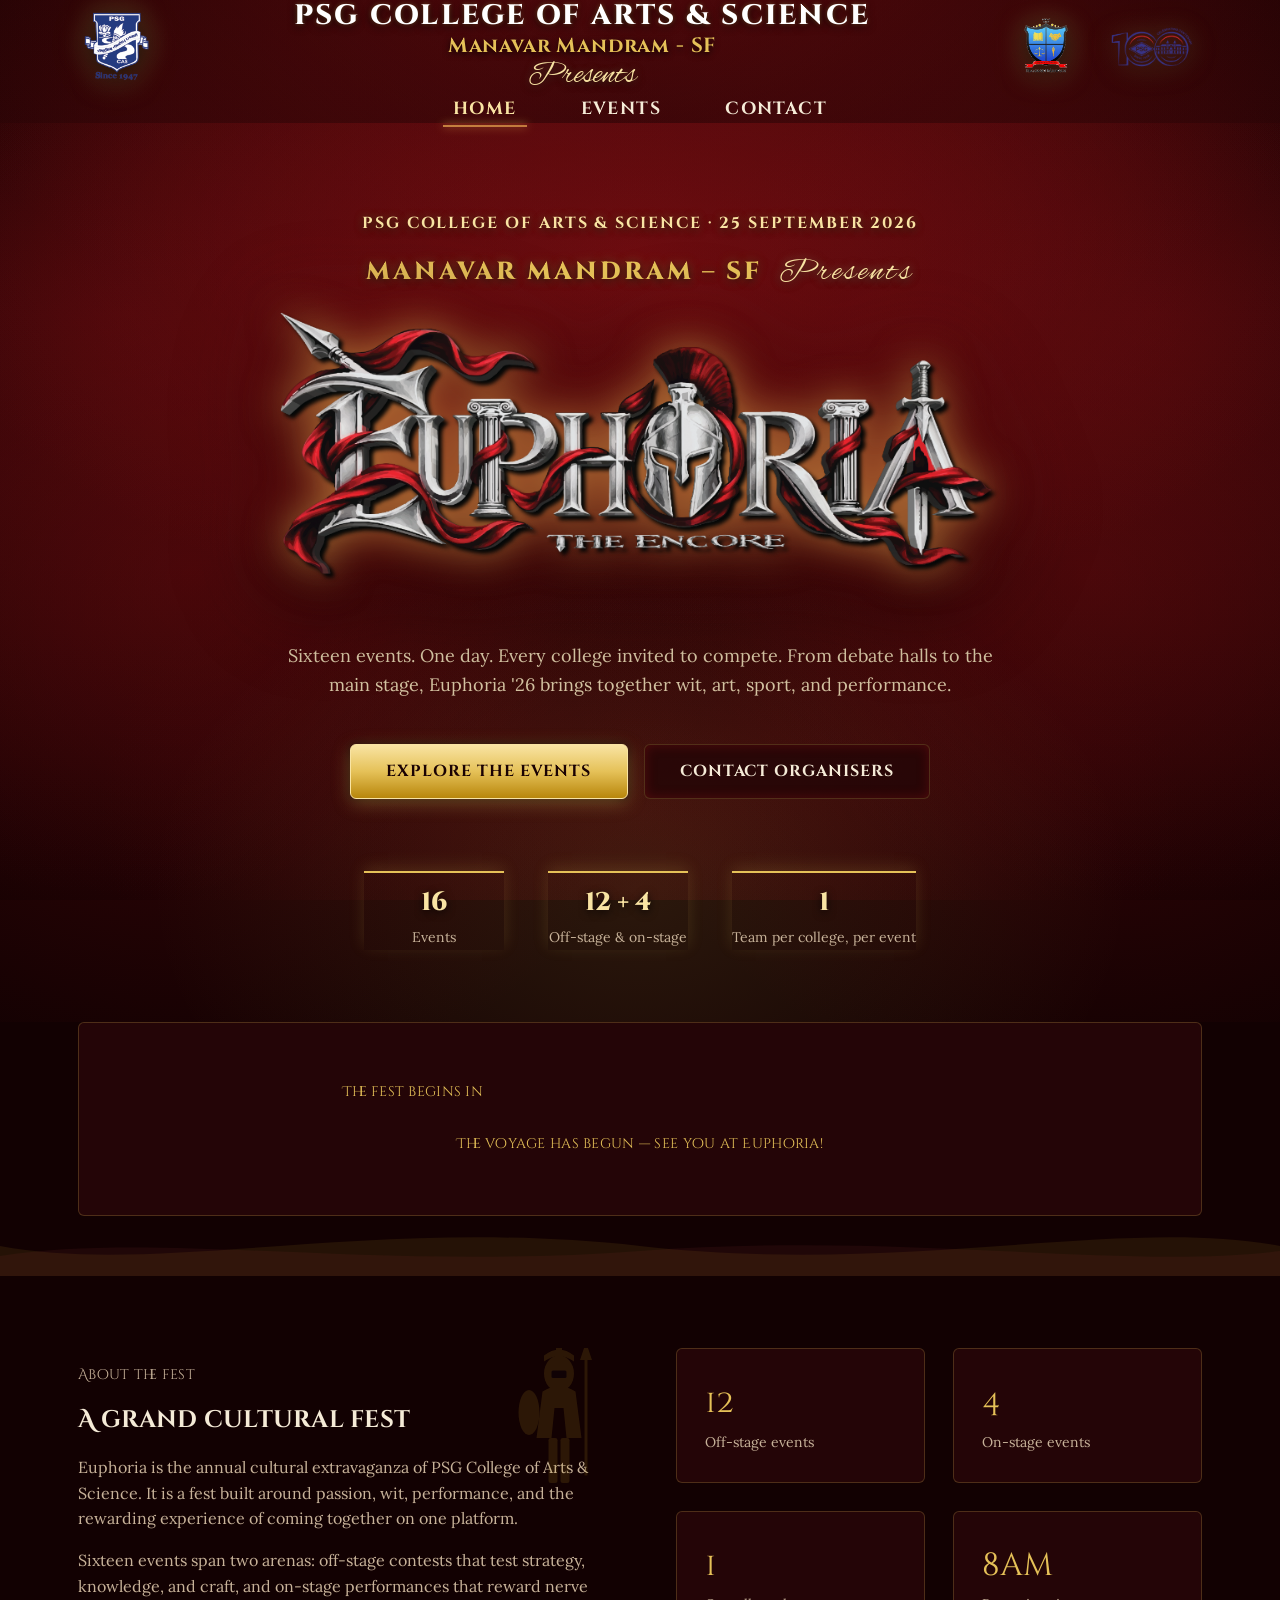
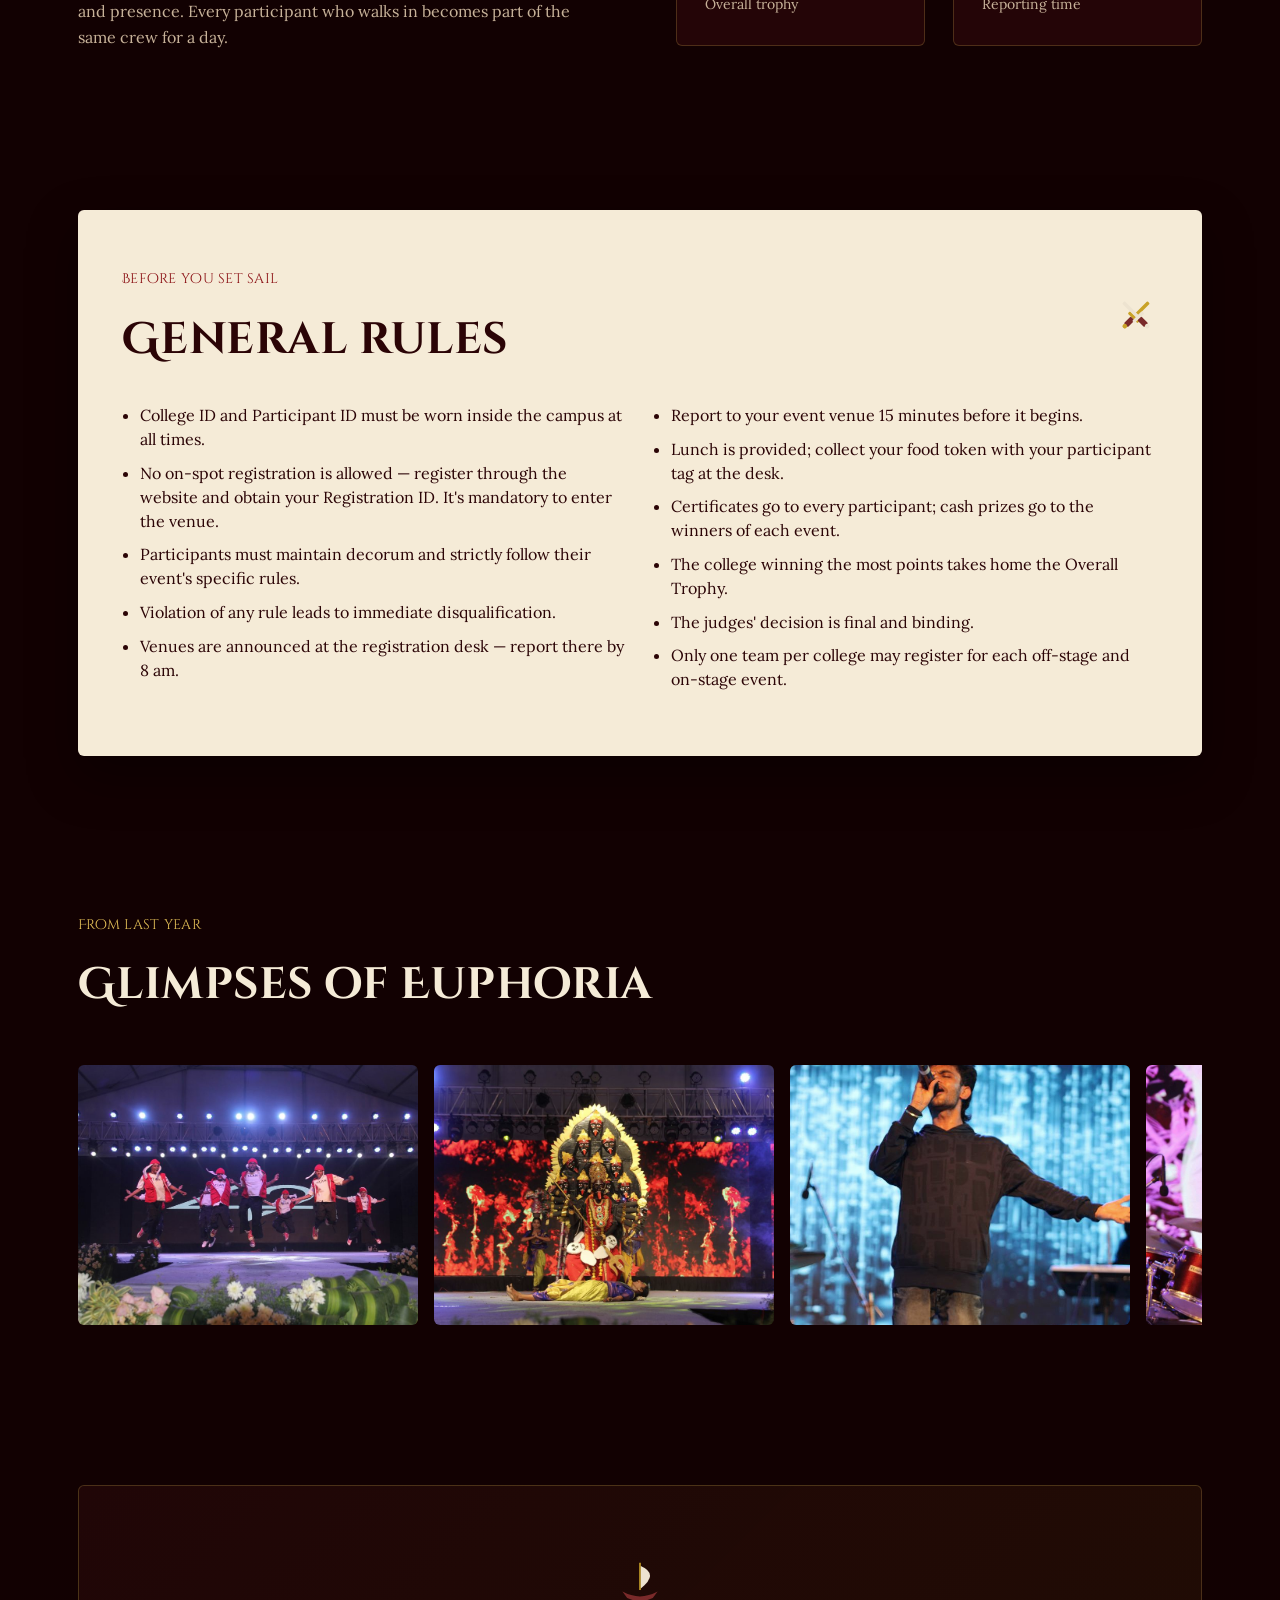
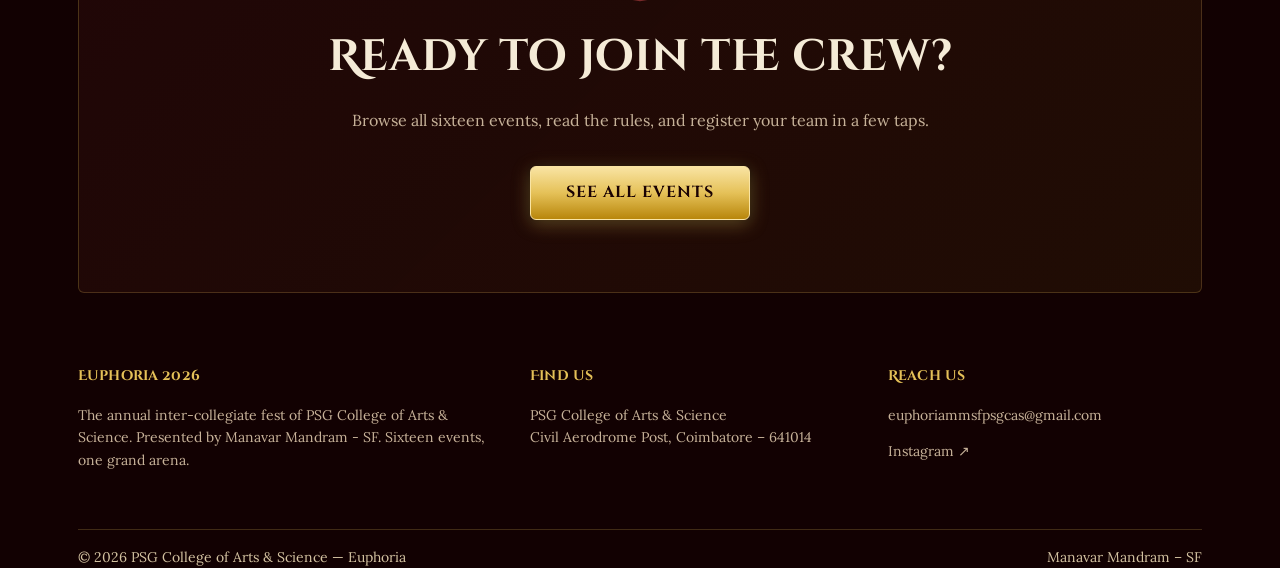
==== commit 6507eaed: "Refine header and hero section layout with Manavar Mandram SF presents above Euphoria logo" ====
--- a/site/index.html
+++ b/site/index.html
@@ -27,6 +27,7 @@
       <div class="container">
         <div>
           <p class="hero-eyebrow">PSG College of Arts &amp; Science &middot; 25 September 2026</p>
+          <p class="hero-presenter">Manavar Mandram &ndash; SF <span class="presents-tag">Presents</span></p>
           <div class="hero-logo-container">
             <img src="assets/euphoria-logo.png" alt="Euphoria — The Encore" class="hero-logo-image">
             <h1 class="sr-only">Euphoria &mdash; The Encore</h1>
--- a/site/css/home.css
+++ b/site/css/home.css
@@ -39,34 +39,31 @@
   font-weight: 700;
   letter-spacing: 0.12em;
   text-transform: uppercase;
-  margin-bottom: var(--space-1);
+  margin-bottom: 0.35rem;
   text-align: center;
   text-shadow: 0 2px 8px rgba(0, 0, 0, 0.9), 0 0 10px rgba(229, 193, 88, 0.4);
 }
 
-.hero h1 {
-  font-family: 'Cinzel Decorative', 'Cinzel', serif;
-  font-size: clamp(3.8rem, 8.5vw, 6.8rem);
-  font-weight: 900;
-  line-height: 0.95;
-  letter-spacing: 0.1em;
+.hero-presenter {
+  font-family: var(--font-title);
+  font-size: clamp(1.15rem, 2.2vw, 1.55rem);
+  font-weight: 800;
+  color: var(--gold);
+  letter-spacing: 0.12em;
   text-transform: uppercase;
-  text-align: center;
-  margin: 0.2rem auto;
-  background: linear-gradient(180deg, #fff8dc 0%, #f3e5ab 22%, #d4af37 50%, #aa7c11 78%, #573f08 100%);
-  -webkit-background-clip: text;
-  -webkit-text-fill-color: transparent;
-  filter: drop-shadow(0 6px 20px rgba(0, 0, 0, 0.95)) drop-shadow(0 0 15px rgba(229, 193, 88, 0.4));
-}
-.hero h1 .sub {
-  display: block;
-  font-family: var(--font-title);
-  font-size: 0.38em;
+  margin: 0.2rem 0 0.6rem;
+  text-shadow: 0 2px 8px rgba(0, 0, 0, 0.9), 0 0 12px rgba(229, 193, 88, 0.4);
+}
+
+.hero-presenter .presents-tag {
+  font-family: var(--font-script);
+  font-size: 1.35em;
   color: var(--gold-bright);
-  margin-top: 0.5rem;
-  letter-spacing: 0.14em;
-  -webkit-text-fill-color: var(--gold-bright);
-  text-shadow: 0 2px 8px rgba(0, 0, 0, 0.9);
+  text-transform: none;
+  font-weight: normal;
+  margin-left: 0.5rem;
+  vertical-align: middle;
+  text-shadow: 0 2px 8px rgba(0, 0, 0, 0.9), 0 0 10px rgba(249, 228, 163, 0.5);
 }
 
 /* --- Hero Grand Logo with Glow & Float Animations --- */
@@ -75,7 +72,7 @@
   flex-direction: column;
   justify-content: center;
   align-items: center;
-  margin: 0.5rem auto 0.5rem;
+  margin: 0.2rem auto 0.8rem;
   width: 100%;
   position: relative;
 }
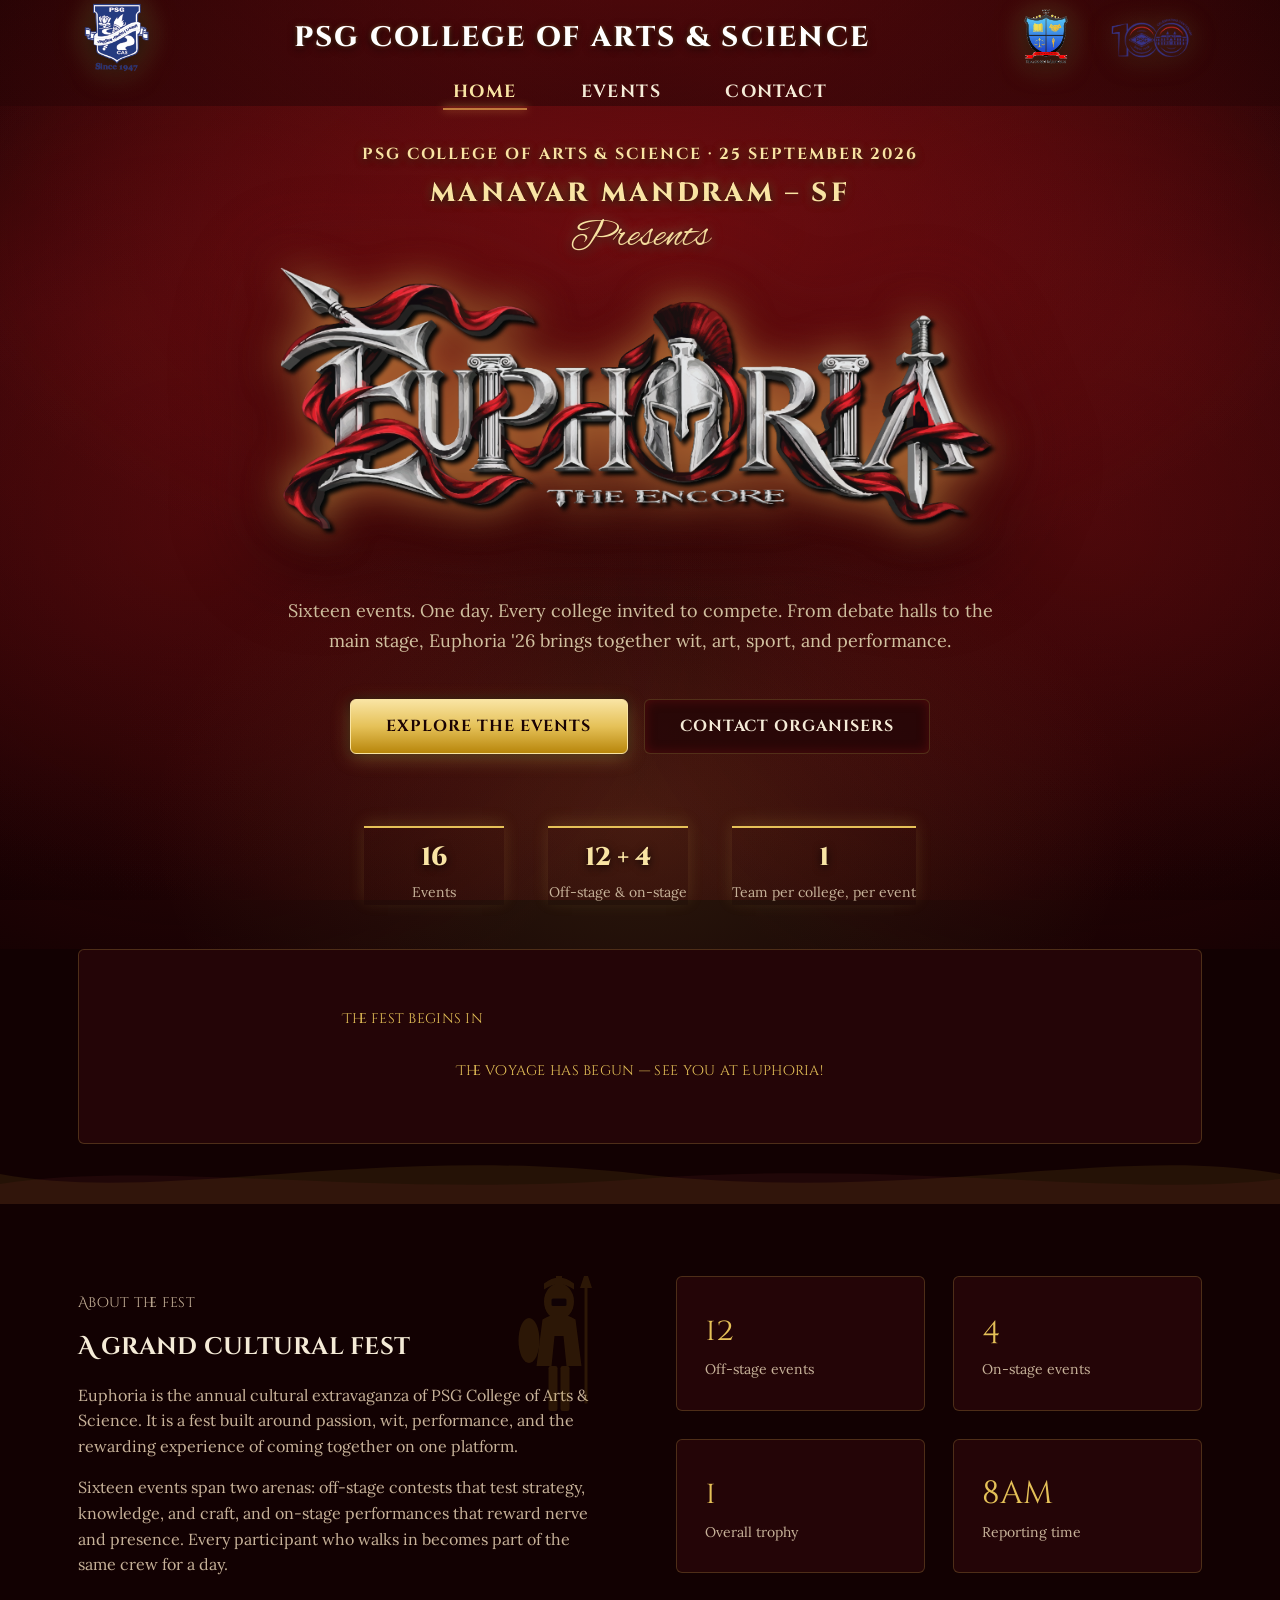
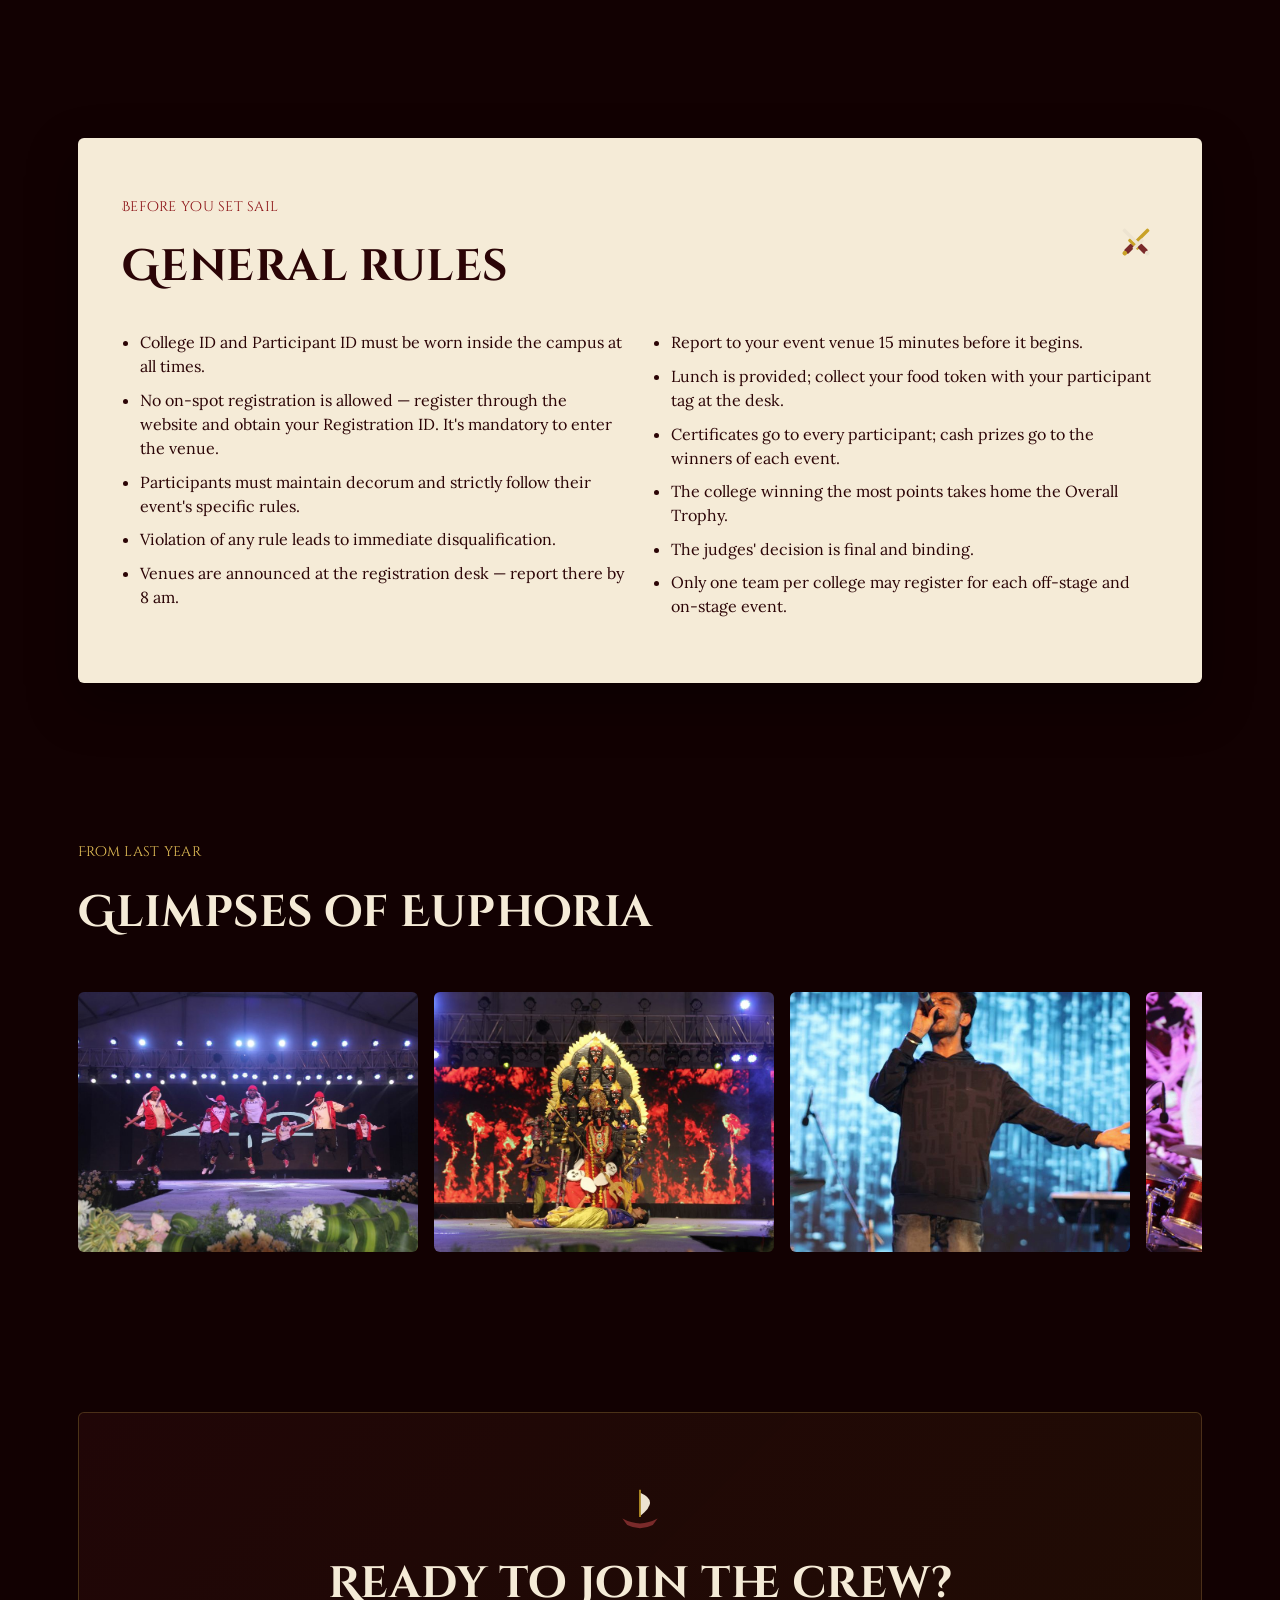
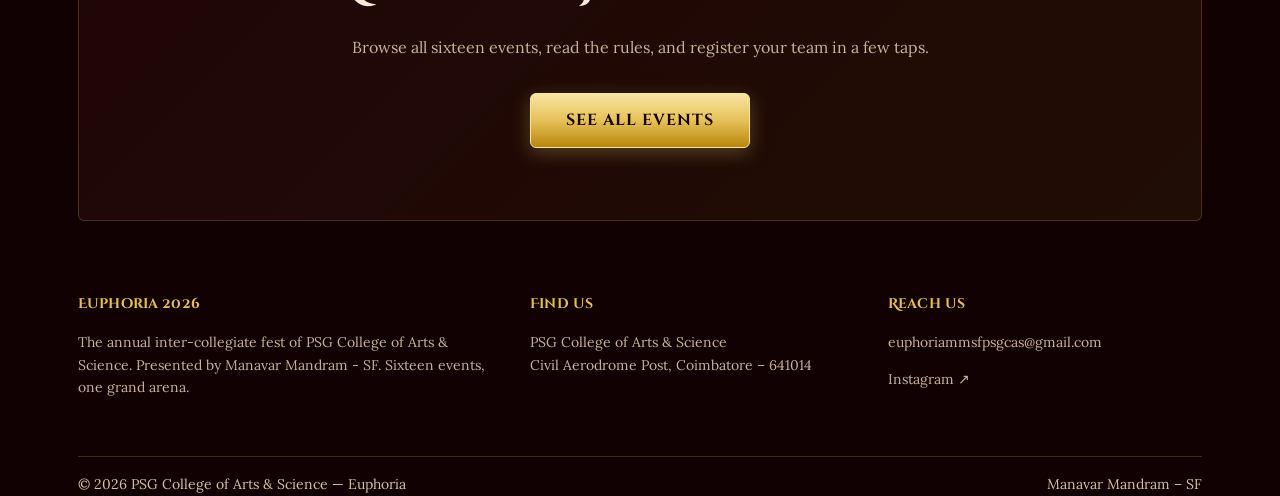
==== commit fe032b46: "Clean top header branding, move Presents to separate line above Euphoria logo, and eliminate top her" ====
--- a/site/index.html
+++ b/site/index.html
@@ -27,7 +27,8 @@
       <div class="container">
         <div>
           <p class="hero-eyebrow">PSG College of Arts &amp; Science &middot; 25 September 2026</p>
-          <p class="hero-presenter">Manavar Mandram &ndash; SF <span class="presents-tag">Presents</span></p>
+          <p class="hero-mandram">Manavar Mandram &ndash; SF</p>
+          <p class="hero-presents">Presents</p>
           <div class="hero-logo-container">
             <img src="assets/euphoria-logo.png" alt="Euphoria — The Encore" class="hero-logo-image">
             <h1 class="sr-only">Euphoria &mdash; The Encore</h1>
--- a/site/css/home.css
+++ b/site/css/home.css
@@ -1,7 +1,7 @@
 /* --- Hero --- */
 .hero {
   position: relative;
-  padding: var(--space-5) 0 var(--space-5);
+  padding: 1.25rem 0 var(--space-4);
   overflow: hidden;
 }
 .hero::before {
@@ -39,31 +39,29 @@
   font-weight: 700;
   letter-spacing: 0.12em;
   text-transform: uppercase;
-  margin-bottom: 0.35rem;
+  margin-bottom: 0.2rem;
   text-align: center;
   text-shadow: 0 2px 8px rgba(0, 0, 0, 0.9), 0 0 10px rgba(229, 193, 88, 0.4);
 }
 
-.hero-presenter {
+.hero-mandram {
   font-family: var(--font-title);
-  font-size: clamp(1.15rem, 2.2vw, 1.55rem);
+  font-size: clamp(1.15rem, 2.3vw, 1.65rem);
   font-weight: 800;
-  color: var(--gold);
+  color: var(--gold-bright);
   letter-spacing: 0.12em;
   text-transform: uppercase;
-  margin: 0.2rem 0 0.6rem;
-  text-shadow: 0 2px 8px rgba(0, 0, 0, 0.9), 0 0 12px rgba(229, 193, 88, 0.4);
-}
-
-.hero-presenter .presents-tag {
+  margin: 0.1rem 0;
+  text-shadow: 0 2px 8px rgba(0, 0, 0, 0.9), 0 0 12px rgba(229, 193, 88, 0.45);
+}
+
+.hero-presents {
   font-family: var(--font-script);
-  font-size: 1.35em;
-  color: var(--gold-bright);
-  text-transform: none;
-  font-weight: normal;
-  margin-left: 0.5rem;
-  vertical-align: middle;
-  text-shadow: 0 2px 8px rgba(0, 0, 0, 0.9), 0 0 10px rgba(249, 228, 163, 0.5);
+  font-size: clamp(1.8rem, 3.2vw, 2.6rem);
+  color: var(--gold-bright);
+  line-height: 1;
+  margin: 0.05rem 0 0.4rem;
+  text-shadow: 0 2px 10px rgba(0, 0, 0, 0.95), 0 0 14px rgba(249, 228, 163, 0.55);
 }
 
 /* --- Hero Grand Logo with Glow & Float Animations --- */
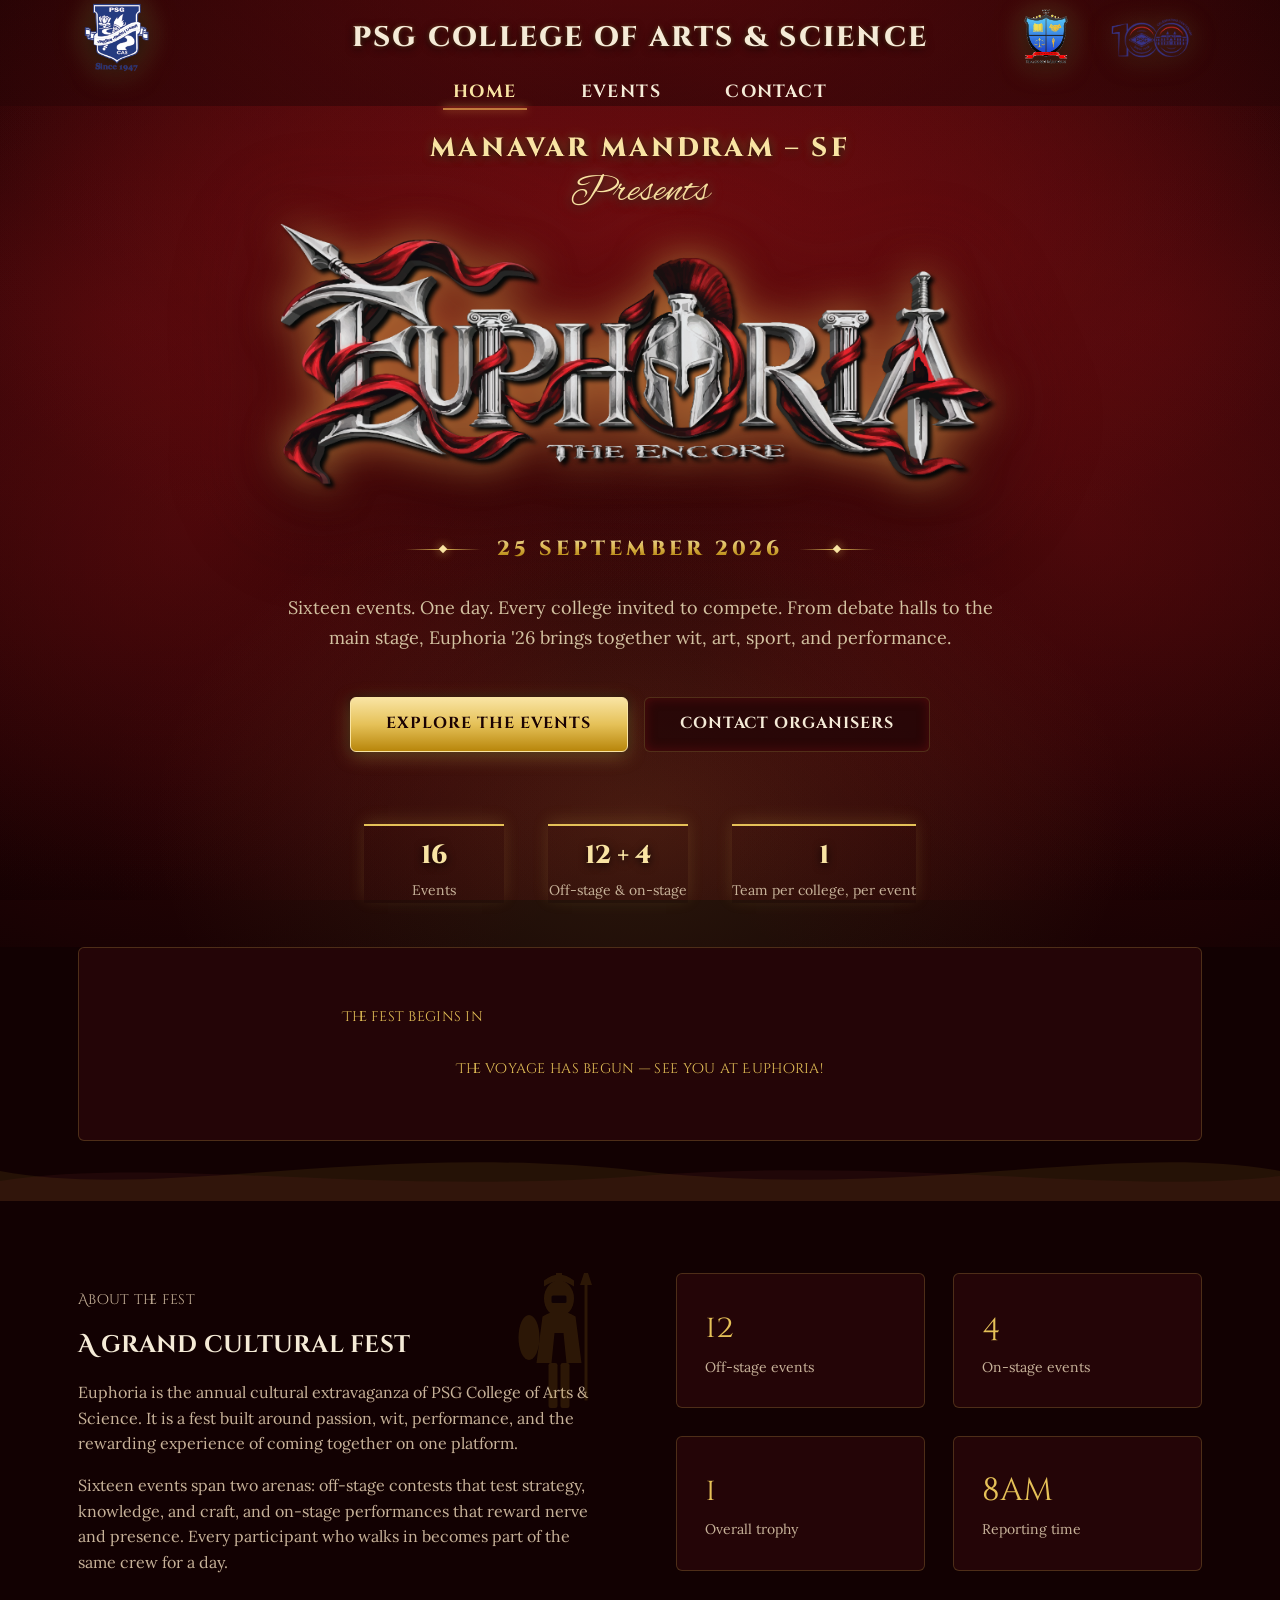
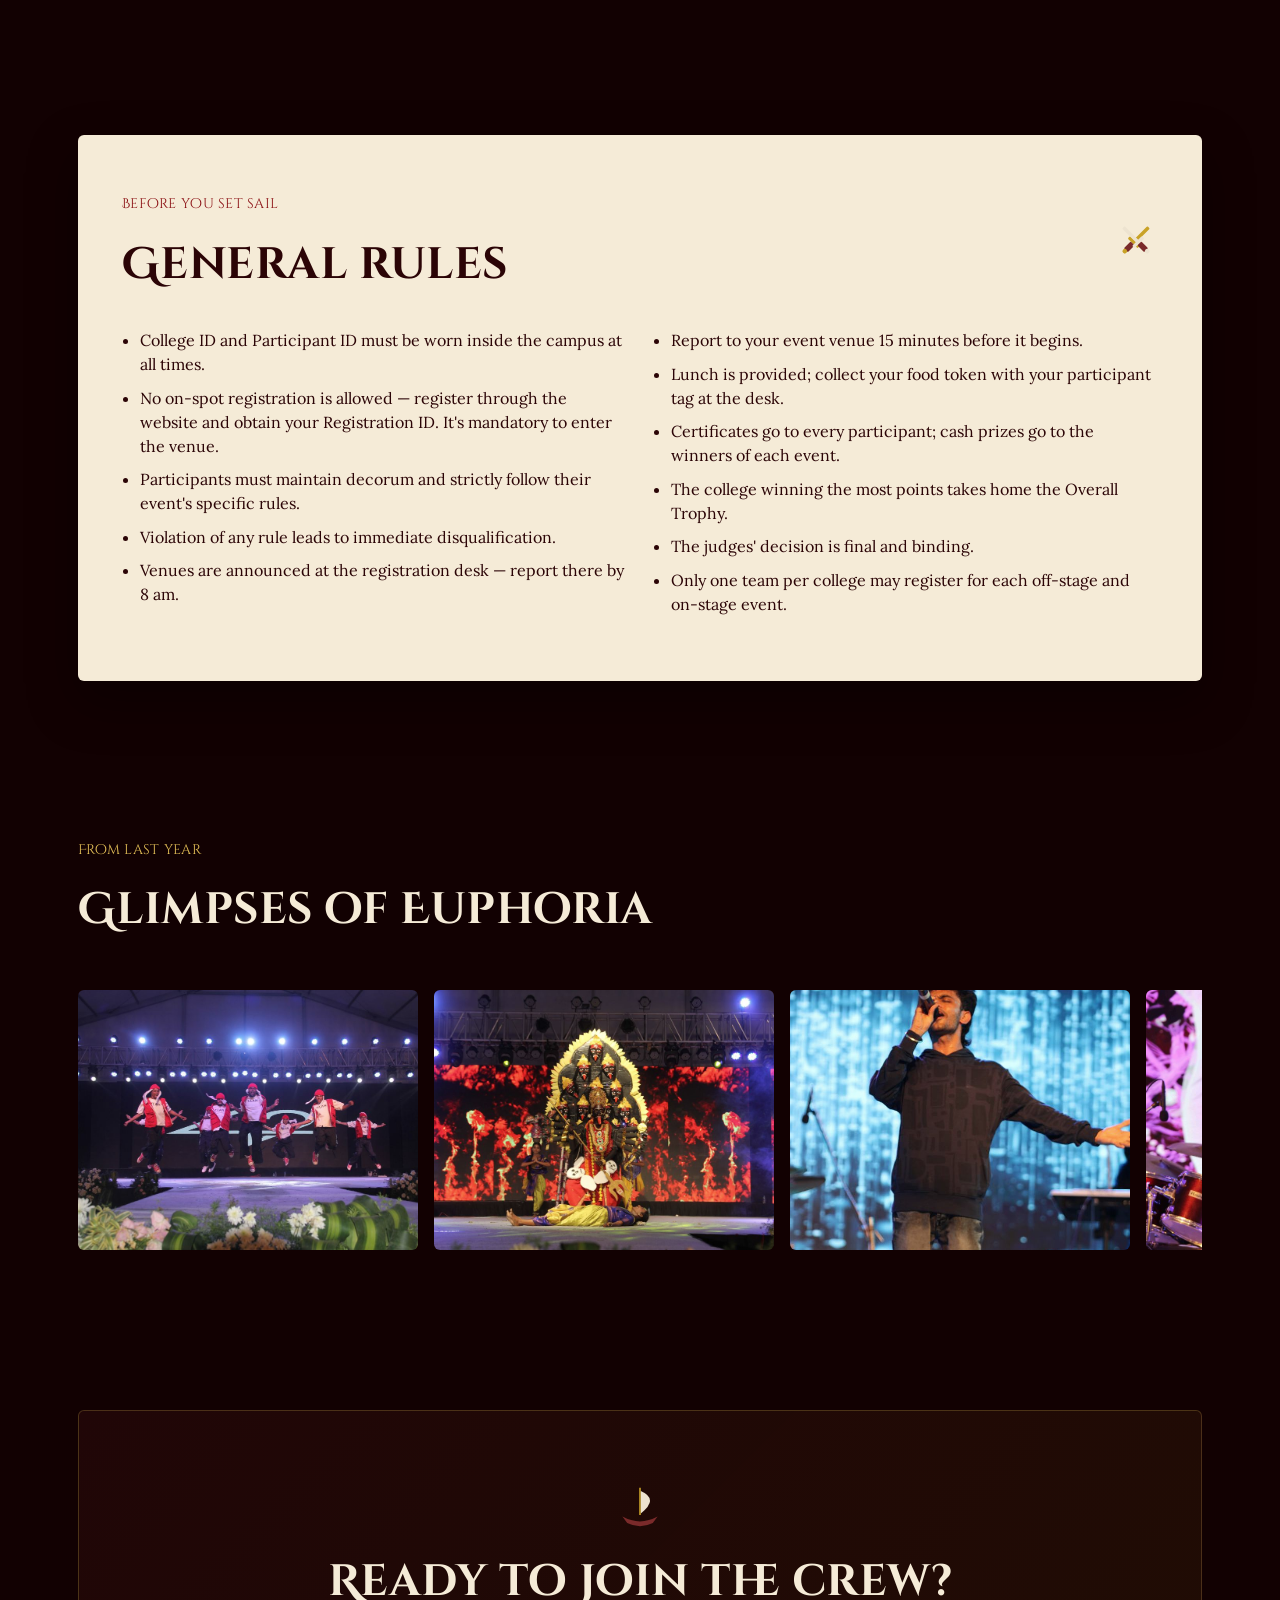
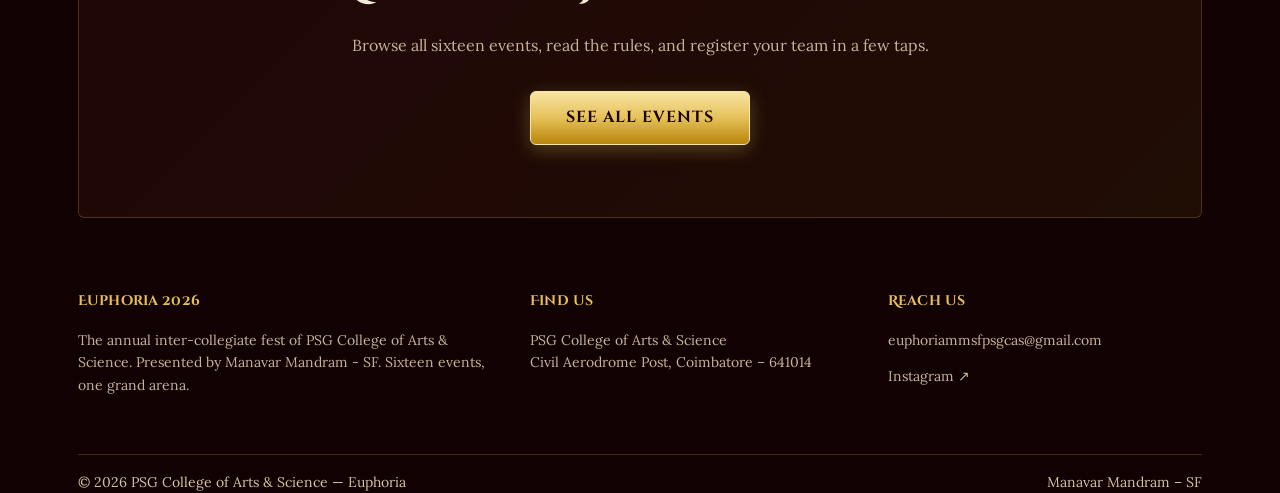
==== commit f6e937c4: "Refine header grid alignment, hero date banner, and layout formatting" ====
--- a/site/index.html
+++ b/site/index.html
@@ -26,13 +26,17 @@
     <section class="hero">
       <div class="container">
         <div>
-          <p class="hero-eyebrow">PSG College of Arts &amp; Science &middot; 25 September 2026</p>
           <p class="hero-mandram">Manavar Mandram &ndash; SF</p>
           <p class="hero-presents">Presents</p>
           <div class="hero-logo-container">
             <img src="assets/euphoria-logo.png" alt="Euphoria — The Encore" class="hero-logo-image">
             <h1 class="sr-only">Euphoria &mdash; The Encore</h1>
           </div>
+          <p class="hero-date">
+            <span class="hero-date-line" aria-hidden="true"></span>
+            <span class="hero-date-text">25 September 2026</span>
+            <span class="hero-date-line" aria-hidden="true"></span>
+          </p>
           <p class="hero-lede">Sixteen events. One day. Every college invited to compete. From debate halls to the main
             stage, Euphoria '26 brings together wit, art, sport, and performance.</p>
           <div class="hero-actions">
--- a/site/css/components.css
+++ b/site/css/components.css
@@ -25,9 +25,9 @@
 }
 
 .header-branding {
-  display: flex;
-  align-items: center;
-  justify-content: space-between;
+  display: grid;
+  grid-template-columns: 1fr auto 1fr;
+  align-items: center;
   width: 100%;
   gap: 1.5rem;
 }
@@ -37,7 +37,9 @@
   align-items: center;
   text-decoration: none;
   flex-shrink: 0;
-}
+  justify-self: start;
+}
+
 .header-logo-left img {
   height: 76px;
   width: auto;
@@ -45,6 +47,7 @@
   filter: drop-shadow(0 4px 12px rgba(0, 0, 0, 0.85)) drop-shadow(0 0 12px rgba(229, 193, 88, 0.35));
   transition: transform 0.3s ease, filter 0.3s ease;
 }
+
 .header-logo-left:hover img {
   transform: translateY(-2px) scale(1.06);
   filter: drop-shadow(0 6px 18px rgba(0, 0, 0, 0.95)) drop-shadow(0 0 18px rgba(249, 228, 163, 0.6));
@@ -55,6 +58,7 @@
   align-items: center;
   gap: 1.25rem;
   flex-shrink: 0;
+  justify-self: end;
 }
 
 .header-logo-right {
@@ -62,6 +66,7 @@
   align-items: center;
   text-decoration: none;
 }
+
 .header-logo-right img {
   height: 72px;
   width: auto;
@@ -69,9 +74,11 @@
   filter: drop-shadow(0 4px 12px rgba(0, 0, 0, 0.85)) drop-shadow(0 0 12px rgba(229, 193, 88, 0.35));
   transition: transform 0.3s ease, filter 0.3s ease;
 }
+
 .header-logo-right.centenary img {
   height: 60px;
 }
+
 .header-logo-right:hover img {
   transform: translateY(-2px) scale(1.06);
   filter: drop-shadow(0 6px 18px rgba(0, 0, 0, 0.95)) drop-shadow(0 0 18px rgba(249, 228, 163, 0.6));
@@ -84,13 +91,15 @@
   text-decoration: none;
   text-align: center;
   line-height: 1.15;
+  justify-self: center;
+  min-width: 0;
 }
 
 .college-title {
   font-family: var(--font-title);
   font-size: clamp(1.05rem, 2.2vw, 1.85rem);
   font-weight: 800;
-  color: #ffffff;
+  color: var(--parchment);
   letter-spacing: 0.08em;
   text-transform: uppercase;
   text-shadow: 0 2px 8px rgba(0, 0, 0, 0.9), 0 0 4px rgba(229, 193, 88, 0.4);
@@ -188,6 +197,7 @@
 
 @media (max-width: 760px) {
   .header-branding {
+    display: flex;
     flex-wrap: wrap;
     justify-content: center;
     gap: 0.75rem;
--- a/site/css/home.css
+++ b/site/css/home.css
@@ -4,6 +4,7 @@
   padding: 1.25rem 0 var(--space-4);
   overflow: hidden;
 }
+
 .hero::before {
   content: "";
   position: absolute;
@@ -15,6 +16,7 @@
     radial-gradient(ellipse 700px 500px at 50% 85%, rgba(229, 193, 88, 0.12), transparent 70%);
   pointer-events: none;
 }
+
 .hero .container {
   position: relative;
   display: flex;
@@ -24,24 +26,13 @@
   max-width: 940px;
   margin: 0 auto;
 }
-.hero .container > div {
+
+.hero .container>div {
   display: flex;
   flex-direction: column;
   align-items: center;
   text-align: center;
   width: 100%;
-}
-
-.hero-eyebrow {
-  font-family: var(--font-title);
-  color: var(--gold-bright);
-  font-size: var(--step-0);
-  font-weight: 700;
-  letter-spacing: 0.12em;
-  text-transform: uppercase;
-  margin-bottom: 0.2rem;
-  text-align: center;
-  text-shadow: 0 2px 8px rgba(0, 0, 0, 0.9), 0 0 10px rgba(229, 193, 88, 0.4);
 }
 
 .hero-mandram {
@@ -81,9 +72,7 @@
   height: auto;
   display: block;
   margin: 0 auto;
-  filter: drop-shadow(0 0 20px rgba(229, 193, 88, 0.55)) 
-          drop-shadow(0 0 40px rgba(180, 20, 20, 0.7)) 
-          drop-shadow(0 15px 30px rgba(0, 0, 0, 0.95));
+  filter: drop-shadow(0 0 20px rgba(229, 193, 88, 0.55)) drop-shadow(0 0 40px rgba(180, 20, 20, 0.7)) drop-shadow(0 15px 30px rgba(0, 0, 0, 0.95));
   animation: logoFloatGlow 4.5s ease-in-out infinite;
   transition: transform 0.4s cubic-bezier(0.165, 0.84, 0.44, 1), filter 0.4s ease;
   cursor: pointer;
@@ -91,23 +80,90 @@
 
 .hero-logo-image:hover {
   transform: scale(1.04) translateY(-6px);
-  filter: drop-shadow(0 0 32px rgba(249, 228, 163, 0.85)) 
-          drop-shadow(0 0 60px rgba(220, 30, 30, 0.95)) 
-          drop-shadow(0 20px 40px rgba(0, 0, 0, 0.98));
+  filter: drop-shadow(0 0 32px rgba(249, 228, 163, 0.85)) drop-shadow(0 0 60px rgba(220, 30, 30, 0.95)) drop-shadow(0 20px 40px rgba(0, 0, 0, 0.98));
 }
 
 @keyframes logoFloatGlow {
-  0%, 100% {
+
+  0%,
+  100% {
     transform: translateY(0) scale(1);
-    filter: drop-shadow(0 0 20px rgba(229, 193, 88, 0.55)) 
-            drop-shadow(0 0 40px rgba(180, 20, 20, 0.7)) 
-            drop-shadow(0 15px 30px rgba(0, 0, 0, 0.95));
-  }
+    filter: drop-shadow(0 0 20px rgba(229, 193, 88, 0.55)) drop-shadow(0 0 40px rgba(180, 20, 20, 0.7)) drop-shadow(0 15px 30px rgba(0, 0, 0, 0.95));
+  }
+
   50% {
     transform: translateY(-9px) scale(1.02);
-    filter: drop-shadow(0 0 30px rgba(249, 228, 163, 0.75)) 
-            drop-shadow(0 0 52px rgba(220, 30, 30, 0.85)) 
-            drop-shadow(0 18px 36px rgba(0, 0, 0, 0.95));
+    filter: drop-shadow(0 0 30px rgba(249, 228, 163, 0.75)) drop-shadow(0 0 52px rgba(220, 30, 30, 0.85)) drop-shadow(0 18px 36px rgba(0, 0, 0, 0.95));
+  }
+}
+
+/* --- Event date: engraved gold plaque with flanking ornament lines --- */
+.hero-date {
+  display: flex;
+  align-items: center;
+  justify-content: center;
+  gap: 1rem;
+  margin: 0.6rem auto 0;
+}
+
+.hero-date-text {
+  font-family: var(--font-title);
+  font-size: clamp(1.05rem, 1.6vw, 1.35rem);
+  font-weight: 800;
+  letter-spacing: 0.2em;
+  text-transform: uppercase;
+  white-space: nowrap;
+  background: linear-gradient(180deg, #fff3cd 0%, #e5c158 42%, #b8860b 78%, #6d500c 100%);
+  -webkit-background-clip: text;
+  -webkit-text-fill-color: transparent;
+  background-clip: text;
+  animation: dateGlow 3.5s ease-in-out infinite;
+}
+
+.hero-date-line {
+  height: 1px;
+  width: clamp(32px, 6vw, 76px);
+  flex-shrink: 0;
+  background: linear-gradient(90deg, transparent, var(--gold) 50%, transparent);
+  position: relative;
+}
+
+.hero-date-line::after {
+  content: "";
+  position: absolute;
+  top: 50%;
+  left: 50%;
+  width: 6px;
+  height: 6px;
+  background: var(--gold-bright);
+  transform: translate(-50%, -50%) rotate(45deg);
+  box-shadow: 0 0 10px rgba(229, 193, 88, 0.8);
+}
+
+@keyframes dateGlow {
+
+  0%,
+  100% {
+    filter: drop-shadow(0 2px 6px rgba(0, 0, 0, 0.8)) drop-shadow(0 0 5px rgba(229, 193, 88, 0.35));
+  }
+
+  50% {
+    filter: drop-shadow(0 2px 6px rgba(0, 0, 0, 0.8)) drop-shadow(0 0 16px rgba(249, 228, 163, 0.75));
+  }
+}
+
+@media (max-width: 480px) {
+  .hero-date {
+    gap: 0.6rem;
+  }
+
+  .hero-date-line {
+    width: 26px;
+  }
+
+  .hero-date-text {
+    font-size: 0.95rem;
+    letter-spacing: 0.14em;
   }
 }
 
@@ -139,6 +195,7 @@
   flex-wrap: wrap;
   width: 100%;
 }
+
 .hero-facts div {
   border-left: none;
   border-top: 2px solid var(--gold);
@@ -148,14 +205,16 @@
   text-align: center;
   box-shadow: 0 -4px 15px rgba(229, 193, 88, 0.15);
 }
+
 .hero-facts .n {
   font-family: var(--font-title);
   font-size: 1.6rem;
   font-weight: 800;
   color: var(--gold-bright);
   display: block;
-  text-shadow: 0 2px 8px rgba(0,0,0,0.8);
-}
+  text-shadow: 0 2px 8px rgba(0, 0, 0, 0.8);
+}
+
 .hero-facts .l {
   font-size: var(--step-s);
   color: var(--text-muted);
@@ -201,24 +260,45 @@
 
 /* SVG medallion animations */
 @keyframes animGlow {
-  0%, 100% { filter: drop-shadow(0 0 6px rgba(201, 162, 39, 0.4)); opacity: 0.9; }
-  50% { filter: drop-shadow(0 0 16px rgba(201, 162, 39, 0.85)); opacity: 1; }
-}
+
+  0%,
+  100% {
+    filter: drop-shadow(0 0 6px rgba(201, 162, 39, 0.4));
+    opacity: 0.9;
+  }
+
+  50% {
+    filter: drop-shadow(0 0 16px rgba(201, 162, 39, 0.85));
+    opacity: 1;
+  }
+}
+
 .anim-glow {
   animation: animGlow 3.5s ease-in-out infinite;
 }
 
 @keyframes animShip {
-  0%, 100% { transform: translateY(0px) rotate(0deg); }
-  50% { transform: translateY(-4px) rotate(1.2deg); }
-}
+
+  0%,
+  100% {
+    transform: translateY(0px) rotate(0deg);
+  }
+
+  50% {
+    transform: translateY(-4px) rotate(1.2deg);
+  }
+}
+
 .anim-ship {
   animation: animShip 4s ease-in-out infinite;
   transform-origin: 230px 252px;
 }
 
 @media (max-width: 860px) {
-  .hero-facts { flex-wrap: wrap; gap: var(--space-3); }
+  .hero-facts {
+    flex-wrap: wrap;
+    gap: var(--space-3);
+  }
 }
 
 /* --- Countdown --- */
@@ -229,14 +309,22 @@
   border-radius: var(--radius);
   background: var(--ink-panel);
 }
-.countdown p.meta { margin-bottom: var(--space-2); }
+
+.countdown p.meta {
+  margin-bottom: var(--space-2);
+}
+
 .countdown-grid {
   display: flex;
   justify-content: center;
   gap: var(--space-4);
   flex-wrap: wrap;
 }
-.countdown-grid div { min-width: 70px; }
+
+.countdown-grid div {
+  min-width: 70px;
+}
+
 .countdown-grid .n {
   font-family: var(--font-display);
   font-size: 2.4rem;
@@ -244,6 +332,7 @@
   display: block;
   font-variant-numeric: tabular-nums;
 }
+
 .countdown-grid .l {
   font-size: var(--step-s);
   color: var(--text-muted);
@@ -256,9 +345,11 @@
   gap: var(--space-5);
   align-items: start;
 }
+
 .about-copy {
   position: relative;
 }
+
 .soldier-watermark {
   position: absolute;
   right: 0;
@@ -268,28 +359,41 @@
   opacity: 0.14;
   pointer-events: none;
 }
-.about-grid p { color: var(--text-muted); margin-top: var(--space-2); }
+
+.about-grid p {
+  color: var(--text-muted);
+  margin-top: var(--space-2);
+}
+
 .stat-list {
   display: grid;
   grid-template-columns: 1fr 1fr;
   gap: var(--space-3);
 }
+
 .stat-list .stat {
   border: 1px solid var(--line-faint);
   border-radius: var(--radius);
   padding: var(--space-3);
   background: var(--ink-panel);
 }
+
 .stat .n {
   font-family: var(--font-display);
   font-size: 2rem;
   color: var(--gold);
   display: block;
 }
-.stat .l { color: var(--text-muted); font-size: var(--step-s); }
+
+.stat .l {
+  color: var(--text-muted);
+  font-size: var(--step-s);
+}
 
 @media (max-width: 860px) {
-  .about-grid { grid-template-columns: 1fr; }
+  .about-grid {
+    grid-template-columns: 1fr;
+  }
 }
 
 /* --- General rules panel: parchment, deliberately distinct material --- */
@@ -298,34 +402,48 @@
   color: var(--ink-text);
   border-radius: var(--radius);
   padding: var(--space-4);
-  box-shadow: 0 20px 50px rgba(0,0,0,0.35);
-}
+  box-shadow: 0 20px 50px rgba(0, 0, 0, 0.35);
+}
+
 .rules-panel-head {
   display: flex;
   align-items: center;
   justify-content: space-between;
   gap: var(--space-2);
 }
+
 .swords-icon {
   width: 44px;
   height: 44px;
   flex-shrink: 0;
 }
-.rules-panel h2 { color: var(--ink-text); font-size: var(--step-2); }
-.rules-panel .meta { color: var(--oxblood); }
+
+.rules-panel h2 {
+  color: var(--ink-text);
+  font-size: var(--step-2);
+}
+
+.rules-panel .meta {
+  color: var(--oxblood);
+}
+
 .rules-panel ul {
   margin-top: var(--space-3);
   padding-left: 1.1rem;
   columns: 2;
   column-gap: var(--space-4);
 }
+
 .rules-panel li {
   margin-bottom: 0.6rem;
   break-inside: avoid;
   line-height: 1.5;
 }
+
 @media (max-width: 700px) {
-  .rules-panel ul { columns: 1; }
+  .rules-panel ul {
+    columns: 1;
+  }
 }
 
 /* --- Glimpses gallery: horizontal scroll, no external carousel dependency --- */
@@ -336,6 +454,7 @@
   padding-bottom: var(--space-2);
   scroll-snap-type: x mandatory;
 }
+
 .gallery-scroll img {
   height: 260px;
   width: 340px;
@@ -352,14 +471,25 @@
   padding: var(--space-5) var(--space-3);
   border: 1px solid var(--line-faint);
   border-radius: var(--radius);
-  background: linear-gradient(135deg, rgba(122,42,42,0.14), rgba(201,162,39,0.08));
-}
+  background: linear-gradient(135deg, rgba(122, 42, 42, 0.14), rgba(201, 162, 39, 0.08));
+}
+
 .cta-ship-icon {
   width: 64px;
   height: 48px;
   margin: 0 auto var(--space-2);
   display: block;
 }
-.cta-band h2 { font-size: var(--step-2); }
-.cta-band p { color: var(--text-muted); margin: var(--space-2) auto; }
-.cta-band .btn { margin-top: var(--space-2); }
+
+.cta-band h2 {
+  font-size: var(--step-2);
+}
+
+.cta-band p {
+  color: var(--text-muted);
+  margin: var(--space-2) auto;
+}
+
+.cta-band .btn {
+  margin-top: var(--space-2);
+}
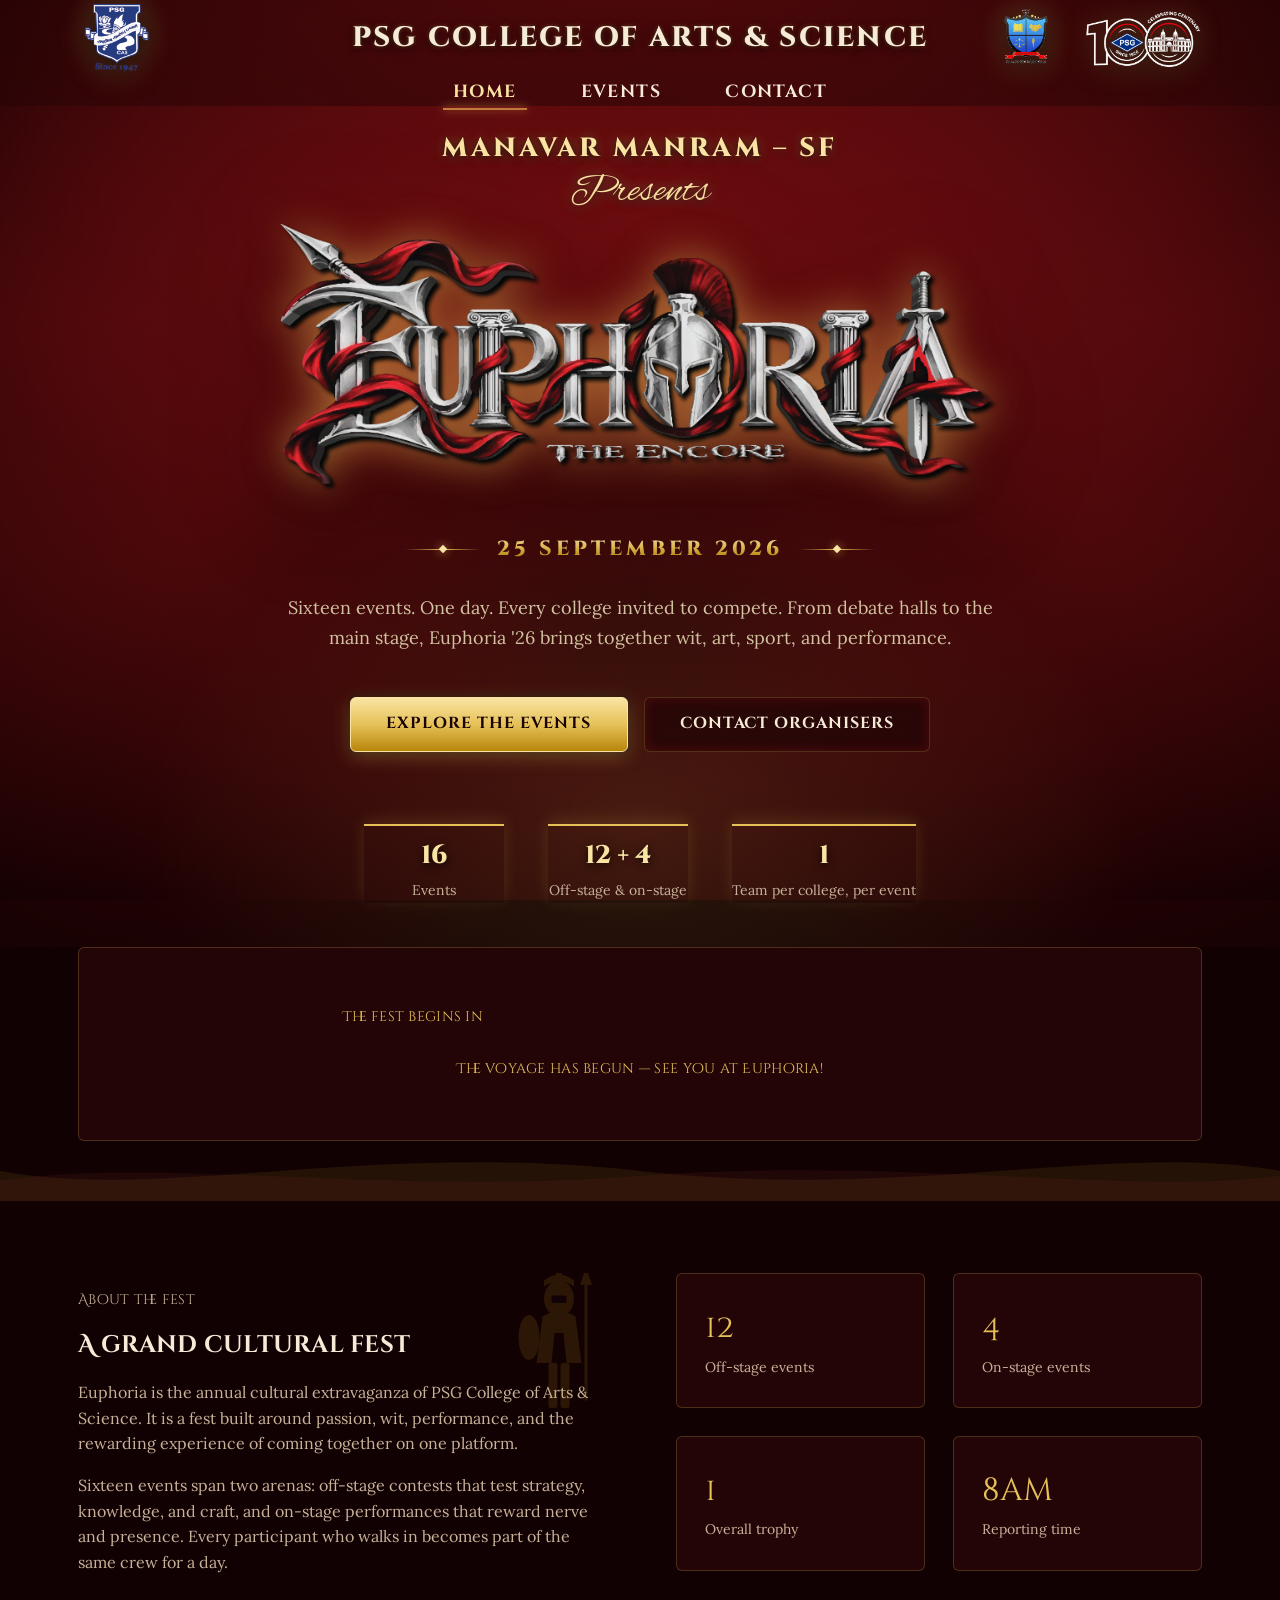
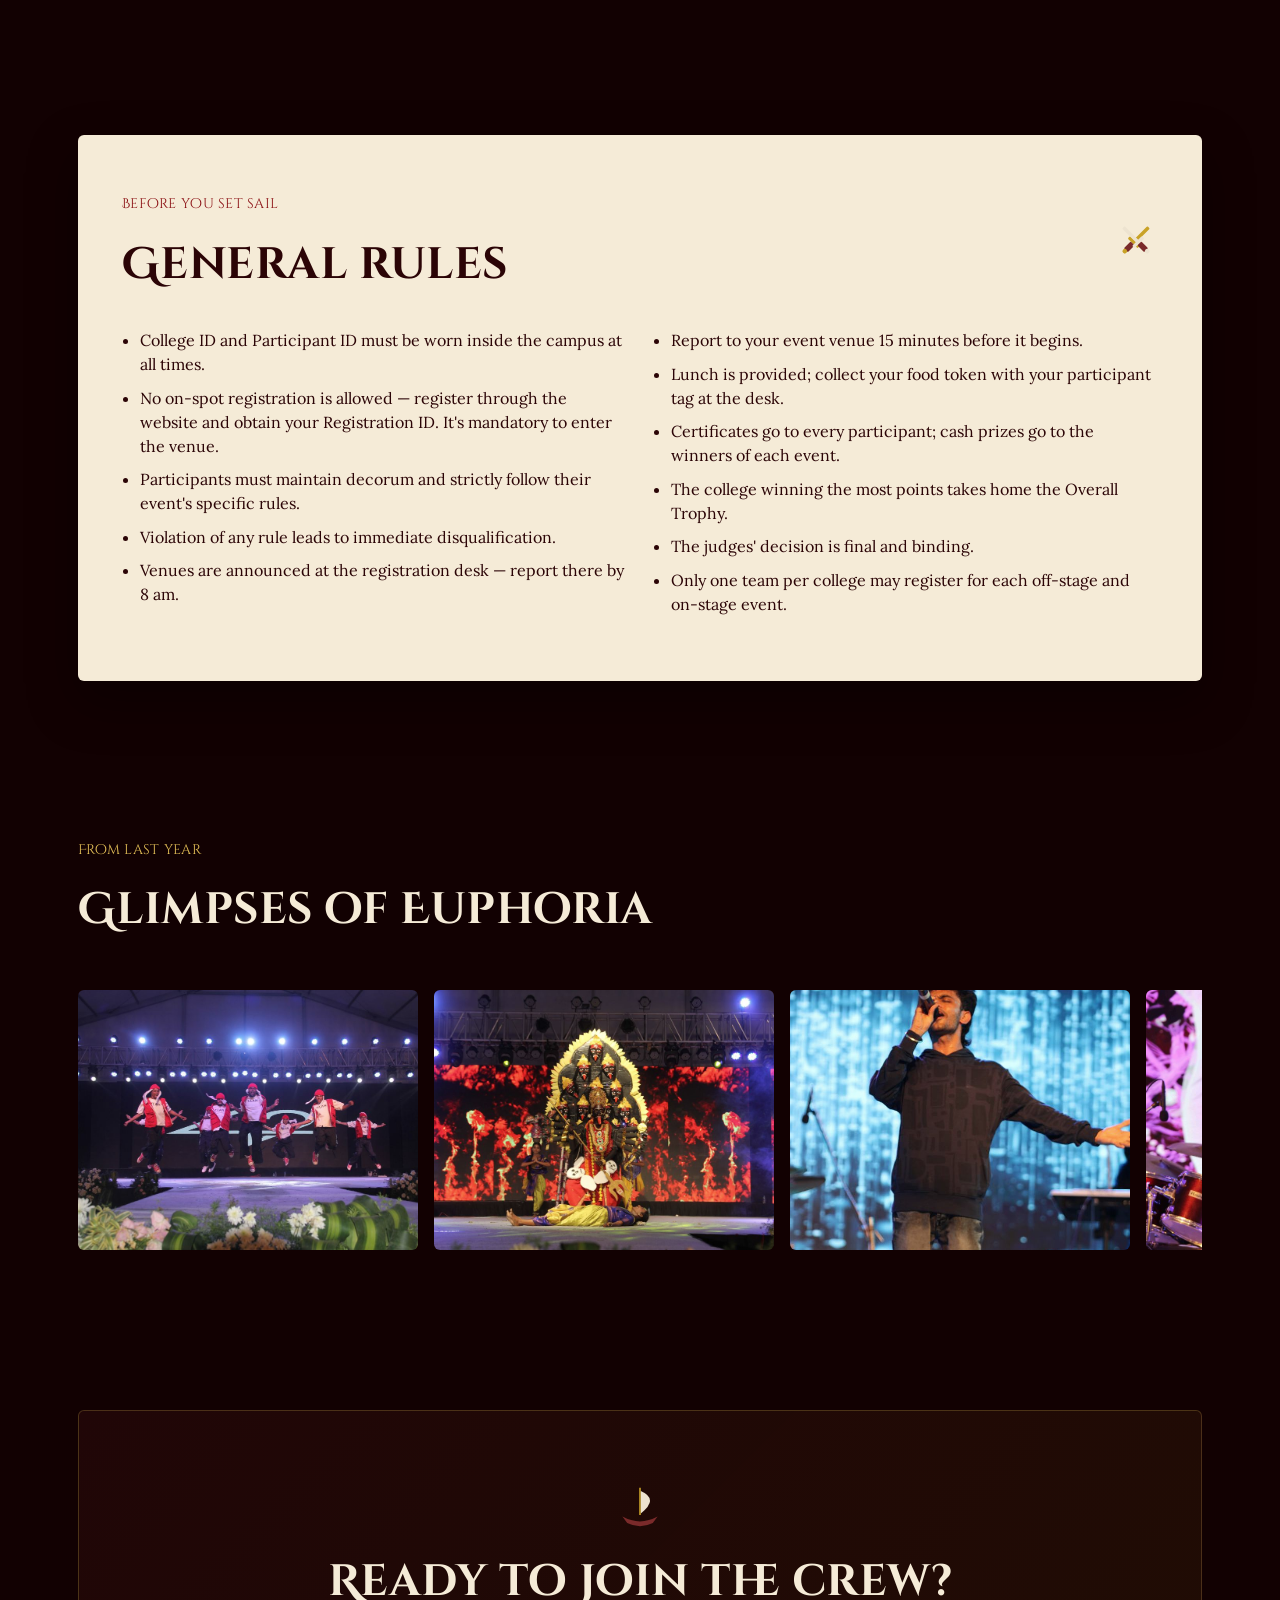
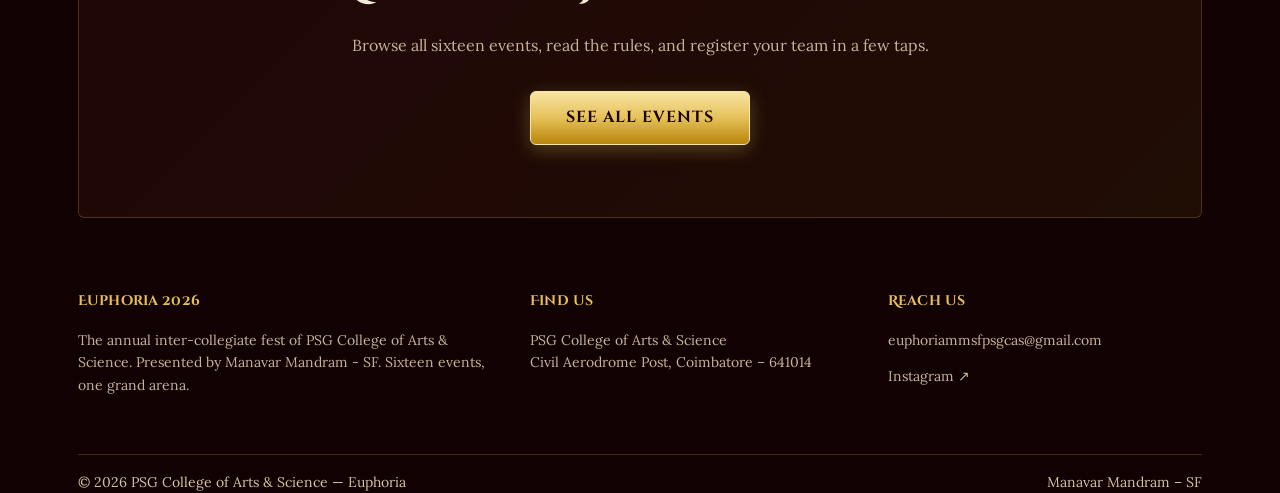
==== commit b789b000: "Update site content, assets, and event data" ====
--- a/site/index.html
+++ b/site/index.html
@@ -26,7 +26,7 @@
     <section class="hero">
       <div class="container">
         <div>
-          <p class="hero-mandram">Manavar Mandram &ndash; SF</p>
+          <p class="hero-mandram">Manavar Manram &ndash; SF</p>
           <p class="hero-presents">Presents</p>
           <div class="hero-logo-container">
             <img src="assets/euphoria-logo.png" alt="Euphoria — The Encore" class="hero-logo-image">
--- a/site/css/tokens.css
+++ b/site/css/tokens.css
@@ -102,6 +102,18 @@
   max-width: var(--content-width);
   margin: 0 auto;
   padding: 0 var(--space-3);
+}
+
+@media (max-width: 600px) {
+  :root {
+    --space-3: 1rem;
+    --space-4: 1.75rem;
+    --space-5: 2.75rem;
+    --space-6: 4rem;
+  }
+  .container {
+    padding: 0 1rem;
+  }
 }
 
 /* Focus states — visible everywhere, not just default outline removal */
--- a/site/css/components.css
+++ b/site/css/components.css
@@ -73,10 +73,6 @@
   object-fit: contain;
   filter: drop-shadow(0 4px 12px rgba(0, 0, 0, 0.85)) drop-shadow(0 0 12px rgba(229, 193, 88, 0.35));
   transition: transform 0.3s ease, filter 0.3s ease;
-}
-
-.header-logo-right.centenary img {
-  height: 60px;
 }
 
 .header-logo-right:hover img {
@@ -187,52 +183,112 @@
 
 .nav-toggle {
   display: none;
-  background: transparent;
-  border: 1px solid var(--line-faint);
-  color: var(--parchment);
+  background: var(--ink-panel);
+  border: 1px solid var(--gold);
+  color: var(--gold-bright);
   border-radius: var(--radius);
-  padding: 0.5rem 0.7rem;
-  font-size: 1.2rem;
+  padding: 0.6rem 1rem;
+  font-size: 1.3rem;
+  min-height: 44px;
+  min-width: 44px;
+  cursor: pointer;
+  box-shadow: 0 4px 12px rgba(0, 0, 0, 0.6);
+  transition: all 0.25s ease;
+}
+
+.nav-toggle:hover {
+  background: var(--oxblood);
+  color: #ffffff;
 }
 
 @media (max-width: 760px) {
+  .site-header .container.header-container {
+    padding-top: 0.75rem;
+    padding-bottom: 0.75rem;
+    gap: 0.5rem;
+  }
+
   .header-branding {
     display: flex;
-    flex-wrap: wrap;
+    flex-wrap: nowrap;
+    align-items: center;
+    justify-content: space-between;
+    gap: 0.5rem;
+  }
+
+  .college-title {
+    font-size: clamp(0.78rem, 3.2vw, 1.25rem);
+    letter-spacing: 0.04em;
+  }
+
+  .header-logo-left img {
+    height: clamp(38px, 9vw, 54px);
+  }
+
+  .header-logos-right {
+    gap: 0.5rem;
+  }
+
+  .header-logo-right img {
+    height: clamp(36px, 8.5vw, 48px);
+  }
+
+  .nav-toggle {
+    display: flex;
+    align-items: center;
     justify-content: center;
-    gap: 0.75rem;
-  }
-
-  .header-logo-left img {
-    height: 54px;
-  }
-
-  .header-logo-right img {
-    height: 50px;
-  }
-
-  .header-logo-right.centenary img {
-    height: 42px;
-  }
-
-  .nav-toggle {
-    display: block;
-    margin-top: 0.5rem;
+    margin-top: 0.25rem;
+    align-self: center;
   }
 
   .site-nav {
     display: none;
     width: 100%;
+    background: rgba(18, 1, 2, 0.98);
+    border: 1px solid var(--line-faint);
+    border-radius: var(--radius);
+    margin-top: 0.5rem;
+    padding: 0.5rem 0;
+    box-shadow: 0 10px 30px rgba(0, 0, 0, 0.95);
   }
 
   .site-nav.open {
     display: block;
+    animation: fadeInDown 0.3s ease;
   }
 
   .site-nav ul {
     flex-direction: column;
-    gap: var(--space-2);
-    padding: var(--space-2) 0;
+    gap: 0;
+    padding: 0;
+  }
+
+  .site-nav a {
+    display: block;
+    padding: 0.75rem 1.25rem;
+    font-size: 1.05rem;
+    text-align: center;
+    border-bottom: 1px solid rgba(229, 193, 88, 0.1);
+  }
+
+  .site-nav li:last-child a {
+    border-bottom: none;
+  }
+
+  .site-nav a::after {
+    display: none;
+  }
+}
+
+@keyframes fadeInDown {
+  from {
+    opacity: 0;
+    transform: translateY(-8px);
+  }
+
+  to {
+    opacity: 1;
+    transform: translateY(0);
   }
 }
 
--- a/site/css/home.css
+++ b/site/css/home.css
@@ -294,9 +294,45 @@
   transform-origin: 230px 252px;
 }
 
+@media (max-width: 600px) {
+  .hero-actions {
+    flex-direction: column;
+    align-items: stretch;
+    width: 100%;
+    max-width: 340px;
+    margin: var(--space-3) auto 0;
+  }
+
+  .hero-actions .btn {
+    width: 100%;
+    justify-content: center;
+    padding: 0.85rem 1.25rem;
+  }
+
+  .hero-facts {
+    display: grid;
+    grid-template-columns: repeat(3, 1fr);
+    gap: 0.5rem;
+    margin-top: var(--space-4);
+  }
+
+  .hero-facts div {
+    min-width: 0;
+    padding-top: 0.5rem;
+  }
+
+  .hero-facts .n {
+    font-size: 1.35rem;
+  }
+
+  .hero-facts .l {
+    font-size: 0.78rem;
+    line-height: 1.2;
+  }
+}
+
 @media (max-width: 860px) {
   .hero-facts {
-    flex-wrap: wrap;
     gap: var(--space-3);
   }
 }
@@ -323,6 +359,30 @@
 
 .countdown-grid div {
   min-width: 70px;
+}
+
+@media (max-width: 500px) {
+  .countdown {
+    padding: var(--space-3) 0.75rem;
+  }
+
+  .countdown-grid {
+    display: grid;
+    grid-template-columns: repeat(4, 1fr);
+    gap: 0.4rem;
+  }
+
+  .countdown-grid div {
+    min-width: 0;
+  }
+
+  .countdown-grid .n {
+    font-size: 1.65rem;
+  }
+
+  .countdown-grid .l {
+    font-size: 0.75rem;
+  }
 }
 
 .countdown-grid .n {
